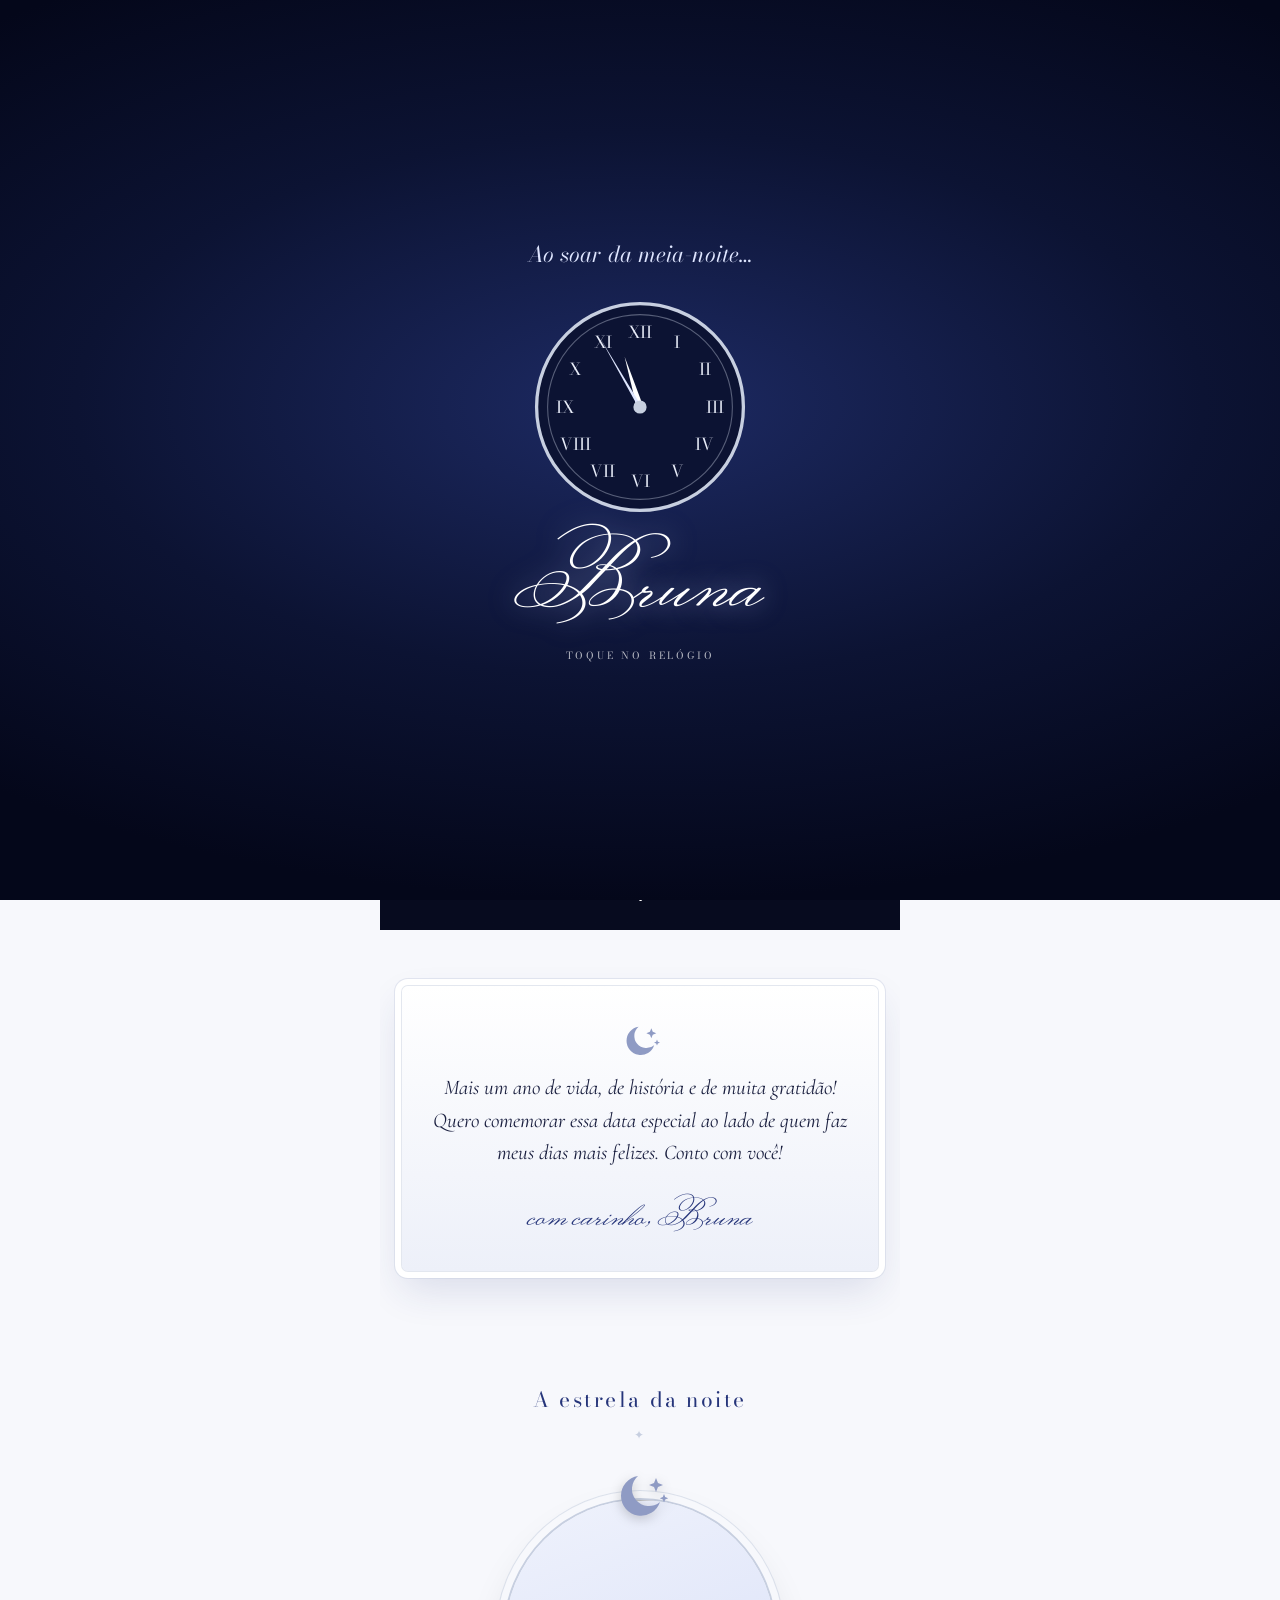
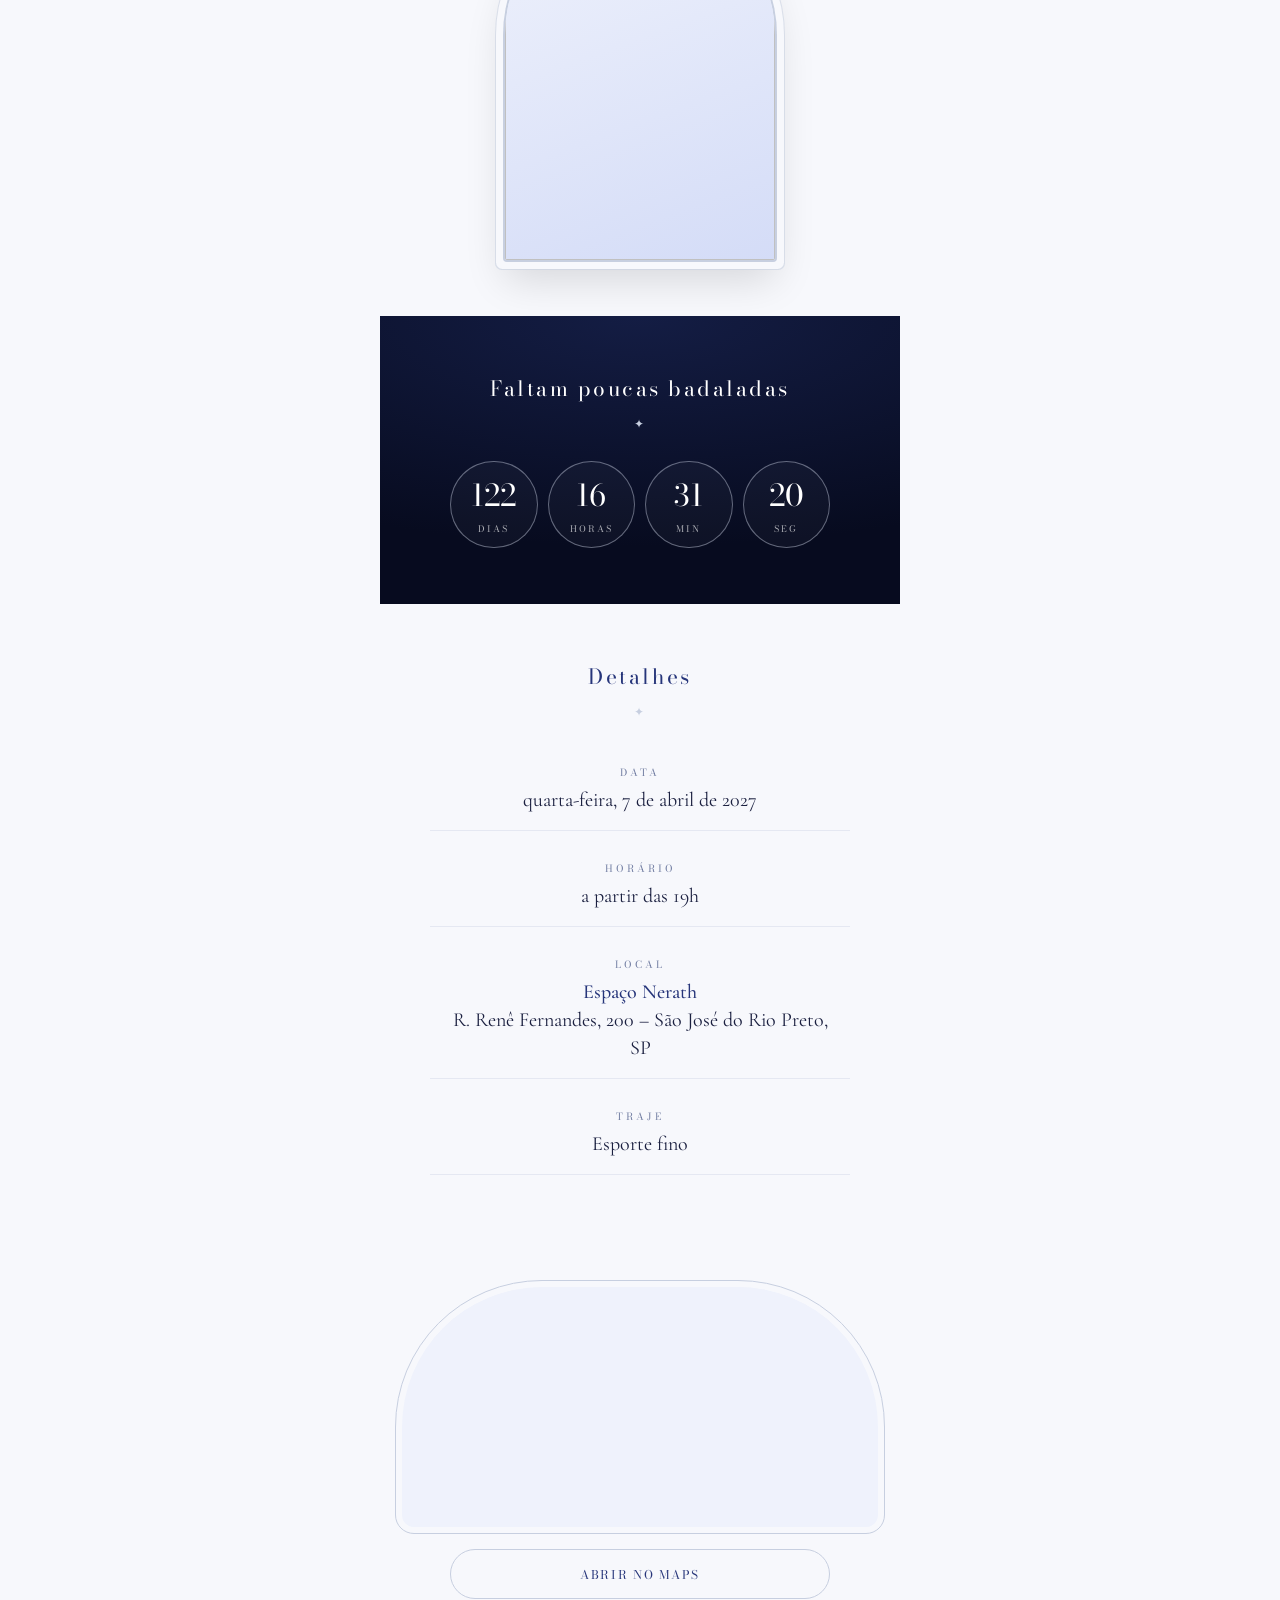
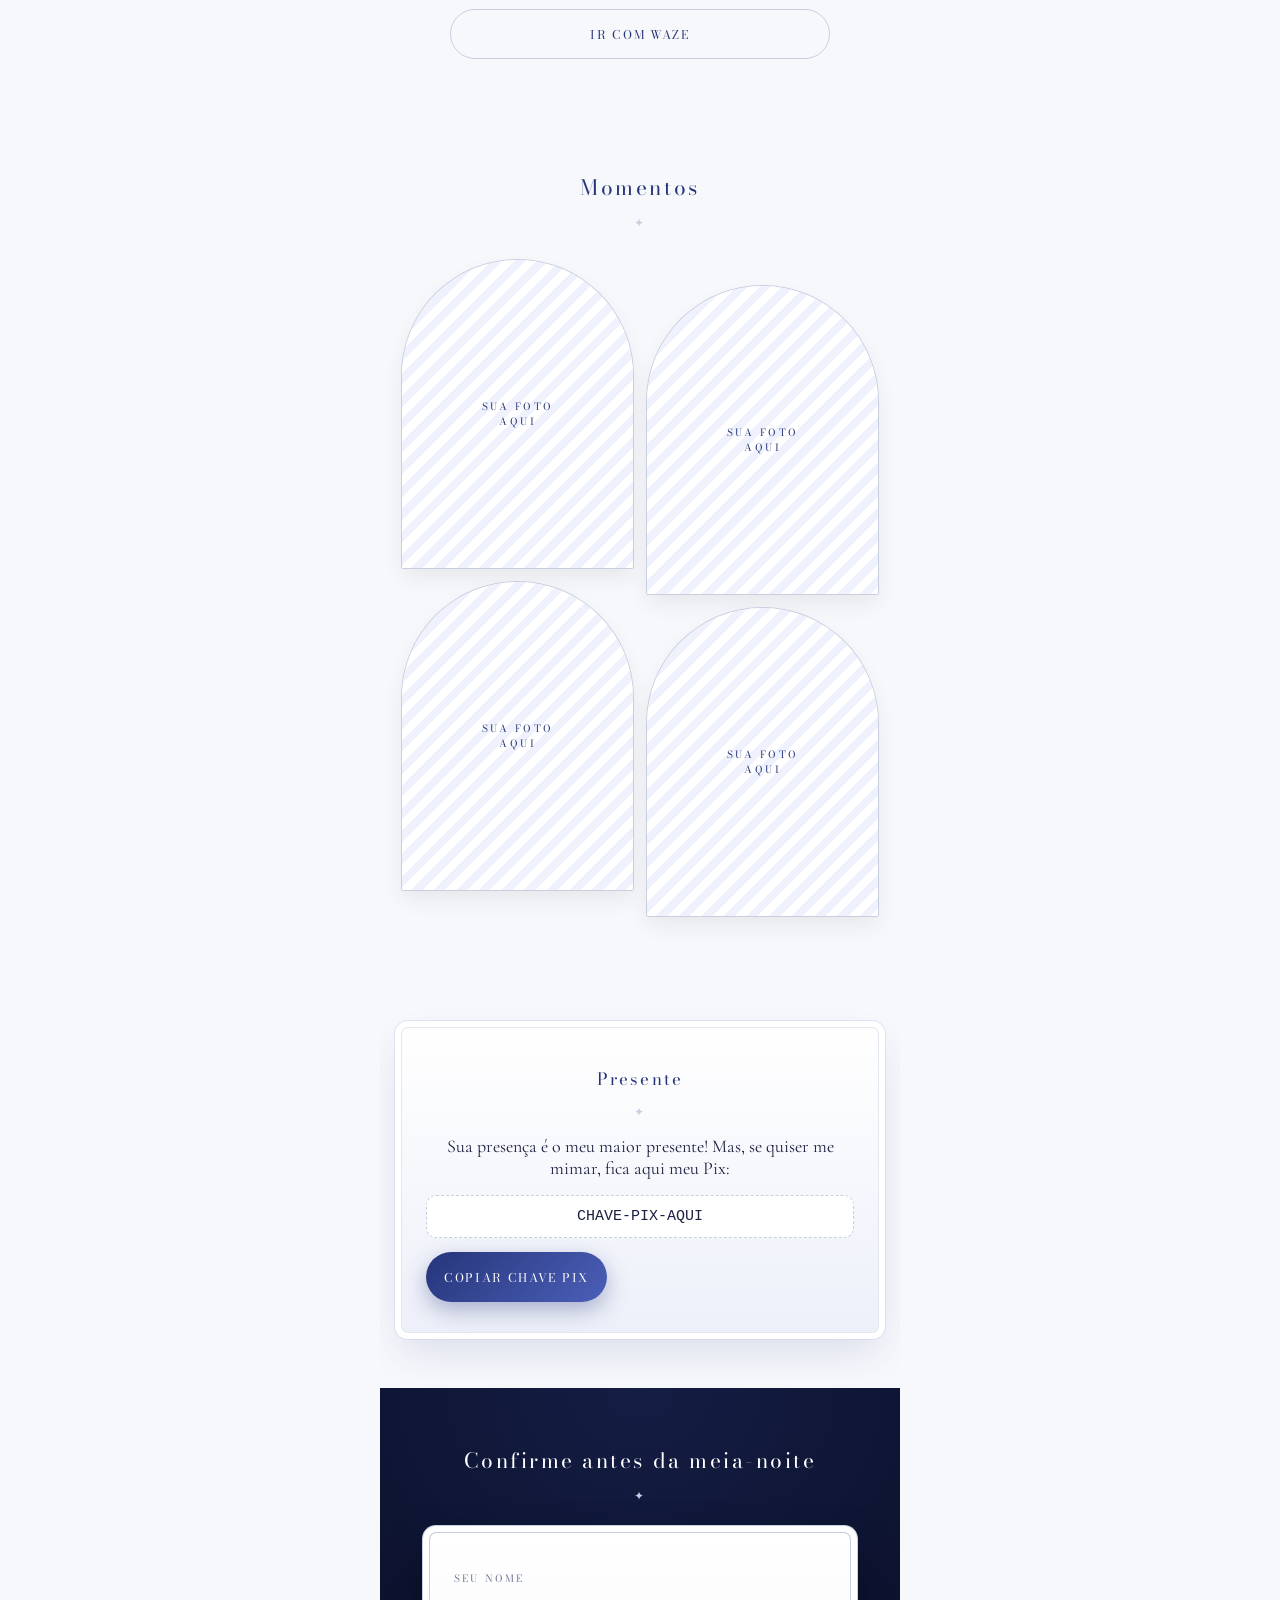
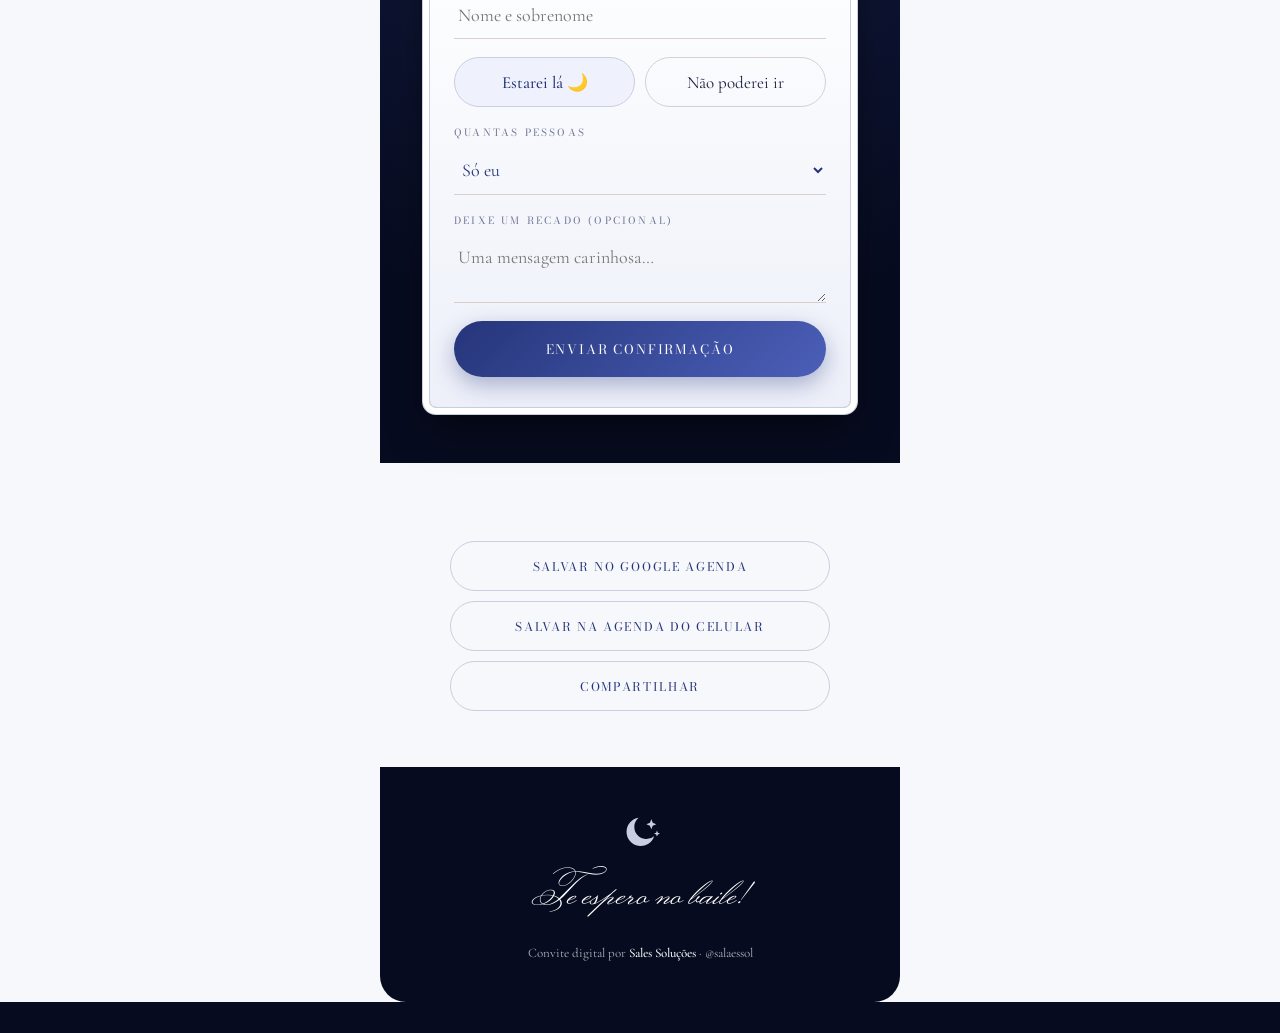
==== modelo-9-meia-noite/index.html @ 74eaa3dc "Add files via upload" ====
<!DOCTYPE html>
<html lang="pt-BR">
<head>
  <meta charset="UTF-8">
  <meta name="viewport" content="width=device-width, initial-scale=1.0, viewport-fit=cover">
  <meta name="theme-color" content="#070b1f">
  <title>Bruna 23 anos | Você está convidado(a)!</title>
  <meta name="description" content="Você está convidado(a) para o aniversário de 23 anos da Bruna! Toque para abrir.">
  <!-- Prévia no WhatsApp: depois de subir, troque "capa.jpg" pelo link completo (ex: https://seusite.com/capa.jpg) -->
  <meta property="og:type" content="website">
  <meta property="og:title" content="Bruna 23 anos 🌙 Ao soar da meia-noite…">
  <meta property="og:description" content="Toque para abrir o convite e confirmar sua presença.">
  <meta property="og:image" content="capa.jpg">
  <link rel="preconnect" href="https://fonts.googleapis.com">
  <link rel="preconnect" href="https://fonts.gstatic.com" crossorigin>
  <link href="https://fonts.googleapis.com/css2?family=Bodoni+Moda:ital,opsz,wght@0,6..96,400;0,6..96,600;1,6..96,400&family=Monsieur+La+Doulaise&family=Cormorant+Garamond:ital,wght@0,400;0,500;1,400&display=swap" rel="stylesheet">
  <link rel="stylesheet" href="style.css">
</head>
<body>

  <svg width="0" height="0" style="position:absolute" aria-hidden="true">
    <symbol id="icone" viewBox="0 0 64 48"><path d="M30 4a20 20 0 1 0 22 26A16 16 0 1 1 30 4z" fill="currentColor"/><path d="M48 6l2 5 5 2-5 2-2 5-2-5-5-2 5-2zM56 22l1.2 3 3 1.2-3 1.2-1.2 3-1.2-3-3-1.2 3-1.2z" fill="currentColor"/></symbol>
  </svg>

  <!-- ===== ABERTURA ===== -->
  <div id="abertura" class="abertura">
    <div class="noite-ab" aria-hidden="true"></div>
    <div class="ab-conteudo">
      <p class="ab-pre surge" style="animation-delay:.3s">Ao soar da meia-noite…</p>
      <button class="relogio surge" id="relogio" style="animation-delay:.9s" aria-label="Fazer o relógio bater meia-noite">
        <svg viewBox="0 0 200 200">
          <circle cx="100" cy="100" r="94" fill="#0c1333" stroke="#c7cfe0" stroke-width="3"/>
          <circle cx="100" cy="100" r="84" fill="none" stroke="#c7cfe066" stroke-width="1"/>
          <g id="numerais" fill="#e8ecf8" font-family="Bodoni Moda, Georgia, serif" font-size="15" text-anchor="middle"></g>
          <g class="ponteiro horas"><path d="M97 100 L100 52 L103 100 Z" fill="#fff"/></g>
          <g class="ponteiro minutos"><path d="M98.5 100 L100 28 L101.5 100 Z" fill="#dfe6ff"/></g>
          <circle cx="100" cy="100" r="6" fill="#c7cfe0"/>
        </svg>
        <span class="onda"></span><span class="onda"></span><span class="onda"></span>
      </button>
      <p class="ab-nome surge" style="animation-delay:1.5s" data-c="primeiroNome">Bruna</p>
      <p class="ab-dica surge" style="animation-delay:2s">Toque no relógio</p>
    </div>
    <video class="cena-video" src="midia/coroa.mp4" muted playsinline preload="auto" aria-hidden="true"></video>
    <div class="faixa-cine topo" aria-hidden="true"></div>
    <div class="faixa-cine baixo" aria-hidden="true"></div>
    <div class="flash" aria-hidden="true"></div>
    <button class="pular" id="pular" hidden>Pular ›</button>
  </div>

  <main class="convite">

    <!-- HERO -->
    <section class="hero">
      <div class="cenario lua-cheia" aria-hidden="true"></div>
      <div class="hero-veu" aria-hidden="true"></div>
      <div class="particulas" data-tipo="estrela" aria-hidden="true"></div>
      <div class="hero-txt">
        <svg class="hero-icone reveal"><use href="#icone"/></svg>
        <p class="hero-pre reveal">Ao soar da meia-noite, celebre o</p>
        <p class="hero-baile reveal">Aniversário de</p>
        <h1 class="hero-nome reveal" data-c="primeiroNome">Bruna</h1>
        <div class="hero-idade reveal"><span class="linha"></span><b data-c="idade">23</b> anos<span class="linha"></span></div>
        <div class="data-real reveal">
          <span data-c="semana"></span>
          <div><b data-c="dia"></b><small data-c="mes"></small></div>
          <span data-c="hora"></span>
        </div>
      </div>
      <a class="rolar" href="#mensagem" aria-label="Rolar para baixo">⌄</a>
    </section>

    <!-- MENSAGEM -->
    <section class="bloco" id="mensagem">
      <div class="pergaminho reveal">
        <svg class="mini-icone"><use href="#icone"/></svg>
        <p class="mensagem" data-c="mensagem"></p>
        <p class="assinatura">com carinho, <span data-c="primeiroNome"></span></p>
      </div>
    </section>

    <!-- FOTO -->
    <section class="bloco centro">
      <h2 class="titulo reveal">A estrela da noite</h2>
      <div class="moldura reveal">
        <svg class="moldura-icone"><use href="#icone"/></svg>
        <div class="arco">
          <img id="fotoCapa" alt="" hidden>
          <div class="arco-vazio"><span data-c="inicial">B</span><small>sua foto aqui</small></div>
        </div>
      </div>
    </section>

    <!-- CONTAGEM -->
    <section class="bloco noite">
      <h2 class="titulo claro reveal">Faltam poucas badaladas</h2>
      <div class="contagem reveal" data-cd-box>
        <div><b data-cd="d">00</b><small>dias</small></div>
        <div><b data-cd="h">00</b><small>horas</small></div>
        <div><b data-cd="m">00</b><small>min</small></div>
        <div><b data-cd="s">00</b><small>seg</small></div>
      </div>
      <p class="chegou-txt" data-cd-fim hidden>O grande dia chegou!</p>
    </section>

    <!-- DETALHES -->
    <section class="bloco">
      <h2 class="titulo reveal">Detalhes</h2>
      <dl class="detalhes">
        <div class="reveal"><dt>Data</dt><dd><span data-c="semana"></span>, <span data-c="dataCompleta"></span></dd></div>
        <div class="reveal"><dt>Horário</dt><dd>a partir das <span data-c="hora"></span></dd></div>
        <div class="reveal"><dt>Local</dt><dd><b data-c="localNome"></b><br><span data-c="localEndereco"></span></dd></div>
        <div class="reveal" data-se="traje"><dt>Traje</dt><dd data-c="traje"></dd></div>
      </dl>
    </section>

    <!-- MAPA -->
    <section class="bloco">
      <div class="mapa reveal" data-mapa></div>
      <div class="botoes reveal">
        <a class="btn" data-maps>Abrir no Maps</a>
        <a class="btn" data-waze>Ir com Waze</a>
      </div>
    </section>

    <!-- GALERIA -->
    <section class="bloco" data-se="fotos">
      <h2 class="titulo reveal">Momentos</h2>
      <div class="galeria reveal" data-galeria></div>
    </section>

    <!-- PRESENTES -->
    <section class="bloco" data-se="presentes">
      <div class="pergaminho reveal">
        <h2 class="titulo pequeno">Presente</h2>
        <p data-c="presentes"></p>
        <div data-se="pix">
          <code class="pix" data-c="pix"></code>
          <button class="btn btn-cheio" data-copiar-pix>Copiar chave Pix</button>
        </div>
      </div>
    </section>

    <!-- RSVP -->
    <section class="bloco noite" id="confirmar">
      <h2 class="titulo claro reveal">Confirme antes da meia-noite</h2>
      <form class="pergaminho form reveal" data-rsvp>
        <label class="campo"><span>Seu nome</span><input name="nome" autocomplete="name" placeholder="Nome e sobrenome" required></label>
        <div class="escolha">
          <label><input type="radio" name="vai" value="sim" checked><span>Estarei lá 🌙</span></label>
          <label><input type="radio" name="vai" value="nao"><span>Não poderei ir</span></label>
        </div>
        <label class="campo" data-linha-acomp><span>Quantas pessoas</span><select name="acomp"></select></label>
        <label class="campo"><span>Deixe um recado (opcional)</span><textarea name="recado" rows="2" placeholder="Uma mensagem carinhosa…"></textarea></label>
        <button class="btn btn-cheio grande" type="submit">Enviar confirmação</button>
      </form>
    </section>

    <!-- AGENDA -->
    <section class="bloco">
      <div class="botoes reveal">
        <a class="btn" data-agenda="google">Salvar no Google Agenda</a>
        <button class="btn" data-agenda="ics">Salvar na agenda do celular</button>
        <button class="btn" data-share>Compartilhar</button>
      </div>
    </section>

    <footer class="rodape">
      <svg class="mini-icone"><use href="#icone"/></svg>
      <p>Te espero no baile!</p>
      <small>Convite digital por <b>Sales Soluções</b> · @salaessol</small>
    </footer>
  </main>

  <script src="config.js"></script>
  <script src="app.js"></script>
  <script>
    (function () {
      const C = window.CONVITE;
      const $ = (s) => document.querySelector(s);
      const $$ = (s) => [...document.querySelectorAll(s)];
      const CORES = ["#c7cfe0", "#ffffff", "#d4dcf7", "#4b5fb8", "#ffffff"];
      if (C.fotos && C.fotos[0]) {
        const img = $('#fotoCapa');
        img.src = C.fotos[0]; img.alt = C.nome; img.hidden = false;
        $('.arco-vazio').remove();
      }

      /* partículas do topo */
      const P = $('.particulas');
      for (let i = 0; i < 28; i++) {
        const s = document.createElement('i');
        s.style.left = Math.random() * 100 + '%';
        s.style.setProperty('--y', (Math.random() * 70) + '%');
        s.style.setProperty('--t', (2 + Math.random() * 3).toFixed(1) + 'px');
        s.style.animationDelay = (-Math.random() * 9).toFixed(2) + 's';
        s.style.animationDuration = (3 + Math.random() * 7).toFixed(2) + 's';
        P.appendChild(s);
      }

      /* ===== sequência de cinema: abertura → vídeos → convite ===== */
      const ab = $('#abertura'), pular = $('#pular');
      const vids = $$('.cena-video');
      let seguiu = false, fim = false, trava;

      function final() {
        if (fim) return; fim = true;
        clearTimeout(trava);
        ab.classList.add('clarao');
        setTimeout(() => {
          vids.forEach((v) => v.pause());
          abrirConvite();
          const hv = $('.hero-video');
          if (hv) { hv.preload = 'auto'; hv.play().catch(() => {}); }
          festa.chuva({ duracao: 2600, densidade: 3, cores: CORES, formas: ['circ', 'ret'] }); festa.brilhos({ qtd: 60, cores: CORES });
        }, 650);
      }
      function tocar(i) {
        if (fim) return;
        if (i >= vids.length) return final();
        const v = vids[i];
        clearTimeout(trava);
        v.onended = () => tocar(i + 1);
        v.currentTime = 0;
        v.play().then(() => {
          v.classList.add('on');
          trava = setTimeout(() => tocar(i + 1), 10000);
        }).catch(() => tocar(i + 1));
      }
      window.seguir = function () {
        if (seguiu) return; seguiu = true;
        ab.classList.add('cinema');
        if (vids.length) pular.hidden = false;
        setTimeout(() => tocar(0), vids.length ? 500 : 0);
      };
      pular.addEventListener('click', final);

      /* ===== interação de abertura deste modelo ===== */
      const rom = ['XII', 'I', 'II', 'III', 'IV', 'V', 'VI', 'VII', 'VIII', 'IX', 'X', 'XI'];
      const g = $('#numerais');
      rom.forEach((t, i) => {
        const a = (i * 30 - 90) * Math.PI / 180;
        const el = document.createElementNS('http://www.w3.org/2000/svg', 'text');
        el.setAttribute('x', (100 + Math.cos(a) * 68).toFixed(1));
        el.setAttribute('y', (100 + Math.sin(a) * 68 + 5).toFixed(1));
        el.textContent = t;
        g.appendChild(el);
      });
      const rel = $('#relogio');
      rel.addEventListener('click', () => {
        if (rel.classList.contains('bateu')) return;
        rel.classList.add('bateu');
        setTimeout(() => { ab.classList.add('meia-noite'); festa.brilhos({ qtd: 70, cores: CORES }); }, 1700);
        setTimeout(seguir, 3300);
      });
    })();
  </script>
</body>
</html>
---- modelo-9-meia-noite/style.css ----
/* MODELO 09 — BAILE DA MEIA-NOITE · Sales Soluções */
:root {
  --escuro: #070b1f;
  --escuro-2: #141d44;
  --destaque: #26357a;
  --destaque-2: #4b5fb8;
  --claro: #d4dcf7;
  --claro-2: #eff2fc;
  --metal: #c7cfe0;
  --metal-claro: #ffffff;
  --metal-txt: #6f7ba0;
  --papel: #f7f8fc;
  --papel-2: #edf0f9;
  --txt: #1b2040;
  --suave: #6d7493;
  --f-titulo: 'Bodoni Moda', Georgia, serif;
  --f-script: 'Monsieur La Doulaise', cursive;
  --f-texto: 'Cormorant Garamond', Georgia, serif;
  --hero-fundo: radial-gradient(35% 22% at 70% 18%, #dfe6ff55, transparent 70%), radial-gradient(90% 60% at 50% 20%, #1d2a63 0%, #0c1333 55%, #070b1f 100%);
  --festa: #c7cfe0, #ffffff, #d4dcf7, #4b5fb8, #ffffff;
}
/* ============================================================
   BASE — COLEÇÃO CONTO DE FADAS · Sales Soluções
   (as cores e fontes de cada modelo ficam em :root no fim do arquivo)
   ============================================================ */
* { box-sizing: border-box; margin: 0; padding: 0; }
html { scroll-behavior: smooth; background: var(--escuro); }
body { min-height: 100vh; overflow-x: hidden; background: var(--papel); color: var(--txt); font-family: var(--f-texto); font-size: 18px; -webkit-font-smoothing: antialiased; }
body:not(.aberto) { overflow: hidden; }
button { font: inherit; cursor: pointer; }

/* ---------- ABERTURA (comum) ---------- */
.abertura { position: fixed; inset: 0; z-index: 50; background: var(--escuro); overflow: hidden; transition: opacity 1.1s ease, visibility 1.1s; color: #fff; }
.abertura.saindo { opacity: 0; visibility: hidden; }
.ab-dica { font-family: var(--f-titulo); font-size: 10px; letter-spacing: .28em; text-transform: uppercase; color: #ffffffb8; }
.cena-video { position: absolute; inset: 0; z-index: 6; width: 100%; height: 100%; object-fit: cover; opacity: 0; transition: opacity 1s ease; background: #000; pointer-events: none; }
.cena-video.on { opacity: 1; }
.faixa-cine { position: absolute; left: 0; right: 0; height: 0; background: #000; z-index: 7; transition: height 1.2s cubic-bezier(.7,0,.2,1); }
.faixa-cine.topo { top: 0; } .faixa-cine.baixo { bottom: 0; }
.abertura.cinema .faixa-cine { height: 9vh; }
.flash { position: absolute; inset: 0; z-index: 8; background: radial-gradient(circle, #fff 0%, var(--metal-claro) 45%, transparent 75%); opacity: 0; pointer-events: none; }
.abertura.clarao .flash { animation: clarao 1.2s ease forwards; }
@keyframes clarao { 0% { opacity: 0; transform: scale(.4); } 45% { opacity: 1; transform: scale(1.6); } 100% { opacity: 0; transform: scale(2.4); } }
.pular { position: absolute; z-index: 9; right: 16px; top: calc(9vh + 14px); padding: 8px 16px; border-radius: 99px; border: 1px solid #ffffff55; background: #0006; color: #fff; font-family: var(--f-titulo); font-size: 11px; letter-spacing: .2em; backdrop-filter: blur(4px); }
@keyframes surge { from { opacity: 0; transform: translateY(14px); filter: blur(6px); } to { opacity: 1; transform: none; filter: none; } }
.surge { opacity: 0; animation: surge 1.2s ease forwards; }

/* ---------- HERO ---------- */
.convite { max-width: 520px; margin: 0 auto; background: var(--papel); }
.hero { position: relative; min-height: 100svh; display: flex; align-items: flex-end; justify-content: center; overflow: hidden; background: var(--hero-fundo); color: #fff; text-align: center; }
.hero-video { position: absolute; inset: 0; width: 100%; height: 100%; object-fit: cover; }
.hero-veu { position: absolute; inset: 0; background: linear-gradient(180deg, transparent 0%, transparent 35%, color-mix(in srgb, var(--escuro) 80%, transparent) 64%, var(--escuro) 100%); }
.cenario { position: absolute; inset: 0; pointer-events: none; }
.hero-txt { position: relative; z-index: 2; padding: 0 22px 92px; width: 100%; }
.hero-icone { width: 74px; height: 56px; color: var(--metal); display: block; margin: 0 auto 18px; filter: drop-shadow(0 0 14px color-mix(in srgb, var(--metal) 60%, transparent)); }
.hero-pre { font-family: var(--f-titulo); font-size: 10.5px; letter-spacing: .3em; text-transform: uppercase; color: #ffffffcc; }
.hero-baile { font-family: var(--f-titulo); font-size: 22px; letter-spacing: .14em; margin-top: 8px; color: var(--metal-claro); }
.hero-nome { font-family: var(--f-script); font-weight: 400; font-size: clamp(78px, 24vw, 112px); line-height: 1.05; margin: 2px 0; background: linear-gradient(180deg, #fff 10%, var(--metal-claro) 50%, var(--metal) 90%); -webkit-background-clip: text; background-clip: text; color: transparent; filter: drop-shadow(0 4px 14px #0008); padding: 0 .15em; }
.hero-idade { display: flex; align-items: center; justify-content: center; gap: 12px; font-family: var(--f-titulo); font-size: 14px; letter-spacing: .3em; text-transform: uppercase; }
.hero-idade b { font-size: 28px; color: var(--metal-claro); font-weight: 600; letter-spacing: .05em; }
.linha { width: 44px; height: 1px; background: linear-gradient(90deg, transparent, var(--metal)); }
.linha:last-child { transform: scaleX(-1); }
.data-real { display: grid; grid-template-columns: 1fr auto 1fr; align-items: center; gap: 14px; margin: 26px auto 0; max-width: 330px; font-family: var(--f-titulo); font-size: 11px; letter-spacing: .2em; text-transform: uppercase; }
.data-real > span { padding: 8px 0; border-top: 1px solid color-mix(in srgb, var(--metal) 55%, transparent); border-bottom: 1px solid color-mix(in srgb, var(--metal) 55%, transparent); }
.data-real div { display: grid; line-height: 1; }
.data-real b { font-size: 46px; font-weight: 400; color: var(--metal-claro); }
.data-real small { font-size: 11px; margin-top: 4px; }
.rolar { position: absolute; z-index: 2; bottom: 20px; left: 50%; transform: translateX(-50%); color: var(--metal-claro); font-size: 30px; text-decoration: none; animation: desce 1.8s ease-in-out infinite; }
@keyframes desce { 0%, 100% { transform: translate(-50%, 0); opacity: .5; } 50% { transform: translate(-50%, 8px); opacity: 1; } }

/* partículas */
.particulas { position: absolute; inset: 0; z-index: 1; pointer-events: none; overflow: hidden; }
.particulas i { position: absolute; width: var(--t); height: var(--t); border-radius: 50%; }
.particulas[data-tipo="poeira"] i { bottom: -10px; background: var(--metal-claro); box-shadow: 0 0 8px 2px color-mix(in srgb, var(--metal-claro) 60%, transparent); animation: sobe linear infinite; }
.particulas[data-tipo="vagalume"] i { top: var(--y); background: #fff6b0; box-shadow: 0 0 10px 3px #f6e27a99; animation: vaga ease-in-out infinite alternate; }
.particulas[data-tipo="estrela"] i { top: var(--y); background: #fff; box-shadow: 0 0 6px 1px #fff; animation: pisca ease-in-out infinite; }
@keyframes sobe { 0% { transform: translateY(0); opacity: 0; } 15% { opacity: 1; } 100% { transform: translateY(-105svh) translateX(30px); opacity: 0; } }
@keyframes vaga { 0% { transform: translate(0, 0); opacity: .2; } 50% { opacity: 1; } 100% { transform: translate(40px, -60px); opacity: .3; } }
@keyframes pisca { 0%, 100% { opacity: .15; transform: scale(.6); } 50% { opacity: 1; transform: scale(1); } }

/* ---------- BLOCOS ---------- */
.bloco { padding: 56px 22px; position: relative; }
.centro { text-align: center; }
.noite { background: radial-gradient(120% 80% at 50% 0%, var(--escuro-2), var(--escuro)); color: #fff; }
.titulo { font-family: var(--f-titulo); font-weight: 400; font-size: 21px; letter-spacing: .12em; text-align: center; color: var(--destaque); margin-bottom: 28px; }
.titulo::after { content: '✦'; display: block; font-size: 12px; color: var(--metal); margin-top: 10px; }
.titulo.claro { color: var(--metal-claro); }
.titulo.pequeno { font-size: 17px; margin-bottom: 14px; }

.pergaminho { position: relative; padding: 38px 24px 30px; text-align: center; background: linear-gradient(180deg, #fff, var(--papel-2)); border-radius: 6px; color: var(--txt);
  box-shadow: 0 0 0 1px color-mix(in srgb, var(--metal) 50%, transparent), 0 0 0 7px #fff, 0 0 0 8px color-mix(in srgb, var(--metal) 45%, transparent), 0 18px 40px color-mix(in srgb, var(--destaque) 14%, transparent); }
.noite .pergaminho { box-shadow: 0 0 0 1px var(--metal), 0 0 0 7px #fff, 0 0 0 8px var(--metal), 0 18px 40px #0008; }
.mini-icone { width: 46px; height: 34px; color: var(--metal); display: block; margin: 0 auto 14px; }
.mensagem { font-size: 21px; font-style: italic; line-height: 1.55; }
.assinatura { margin-top: 18px; font-family: var(--f-script); font-size: 34px; color: var(--destaque); }

.moldura { position: relative; width: min(270px, 78vw); margin: 18px auto 0; padding-top: 28px; }
.moldura-icone { position: absolute; z-index: 2; top: 0; left: 50%; transform: translateX(-50%); width: 66px; height: 48px; color: var(--metal); filter: drop-shadow(0 3px 6px #0003); }
.arco { aspect-ratio: 3/4; border-radius: 999px 999px 14px 14px; overflow: hidden; background: linear-gradient(160deg, var(--claro-2), var(--claro)); box-shadow: 0 0 0 2px var(--metal), 0 0 0 9px var(--papel), 0 0 0 10px color-mix(in srgb, var(--metal) 55%, transparent), 0 20px 40px #0002; }
.arco img { width: 100%; height: 100%; object-fit: cover; display: block; }
.arco-vazio { height: 100%; display: grid; place-content: center; gap: 6px; color: var(--destaque); }
.arco-vazio span { font-family: var(--f-script); font-size: 90px; line-height: 1; }
.arco-vazio small { font-family: var(--f-titulo); font-size: 10px; letter-spacing: .3em; text-transform: uppercase; }

.contagem { display: grid; grid-template-columns: repeat(4, 1fr); gap: 10px; max-width: 380px; margin: 0 auto; }
.contagem div { display: grid; justify-items: center; padding: 16px 4px 12px; border: 1px solid color-mix(in srgb, var(--metal) 45%, transparent); border-radius: var(--raio-cd, 120px 120px 10px 10px); background: #ffffff08; }
.contagem b { font-family: var(--f-titulo); font-weight: 400; font-size: 30px; color: var(--metal-claro); }
.contagem small { font-family: var(--f-titulo); font-size: 9px; letter-spacing: .22em; text-transform: uppercase; color: #ffffffaa; margin-top: 4px; }
.contagem b.pula { animation: digito .4s ease; }
@keyframes digito { from { transform: translateY(-6px); opacity: .3; } to { transform: none; opacity: 1; } }
.chegou-txt { text-align: center; margin-top: 18px; font-family: var(--f-script); font-size: 36px; color: var(--metal-claro); }

.detalhes { display: grid; gap: 14px; max-width: 420px; margin: 0 auto; }
.detalhes div { text-align: center; padding: 16px 12px; border-bottom: 1px solid color-mix(in srgb, var(--metal) 40%, transparent); }
.detalhes dt { font-family: var(--f-titulo); font-size: 10px; letter-spacing: .3em; text-transform: uppercase; color: var(--metal-txt, var(--metal)); margin-bottom: 6px; }
.detalhes dd { font-size: 20px; line-height: 1.4; }
.detalhes b { font-weight: 500; color: var(--destaque); }

.mapa { height: 240px; border-radius: 140px 140px 12px 12px; overflow: hidden; outline: 1px solid var(--metal); outline-offset: 6px; background: var(--claro-2); }
.mapa iframe { width: 100%; height: 100%; border: 0; }

.botoes { display: grid; gap: 10px; max-width: 380px; margin: 22px auto 0; }
.btn { display: flex; align-items: center; justify-content: center; min-height: 50px; padding: 0 18px; border-radius: 99px; border: 1px solid var(--metal); background: transparent; color: var(--destaque); font-family: var(--f-titulo); font-size: 12px; letter-spacing: .14em; text-transform: uppercase; text-decoration: none; transition: .25s; }
.btn:active { transform: scale(.97); }
.btn-cheio { border: 0; color: #fff; background: linear-gradient(135deg, var(--destaque), var(--destaque-2)); box-shadow: 0 8px 22px color-mix(in srgb, var(--destaque) 35%, transparent); }
.grande { min-height: 56px; width: 100%; font-size: 13px; }

.galeria { display: grid; grid-template-columns: 1fr 1fr; gap: 14px; padding-bottom: 26px; }
.foto { aspect-ratio: 3/4; overflow: hidden; border-radius: 999px 999px 10px 10px; background: var(--claro-2); box-shadow: 0 0 0 1px var(--metal), 0 10px 22px #0001; }
.foto:nth-child(even) { transform: translateY(26px); }
.foto img { width: 100%; height: 100%; object-fit: cover; display: block; }
.foto-vazia { display: grid; place-items: center; text-align: center; color: var(--destaque); font-family: var(--f-titulo); font-size: 10px; letter-spacing: .25em; text-transform: uppercase; background: repeating-linear-gradient(135deg, var(--claro-2) 0 8px, #fff 8px 16px); }

.pix { display: block; margin: 16px auto 14px; padding: 12px; border: 1px dashed var(--metal); border-radius: 10px; font-size: 15px; word-break: break-all; background: #fff; }

.form { display: grid; gap: 18px; text-align: left; max-width: 420px; margin: 0 auto; }
.campo { display: grid; gap: 6px; }
.campo span { font-family: var(--f-titulo); font-size: 10px; letter-spacing: .22em; text-transform: uppercase; color: var(--suave); }
.campo input, .campo select, .campo textarea { width: 100%; padding: 12px 4px; border: 0; border-bottom: 1px solid #d9d0cc; background: transparent; font: inherit; font-size: 18px; color: var(--destaque); resize: vertical; border-radius: 0; }
.campo input:focus, .campo select:focus, .campo textarea:focus { outline: none; border-bottom-color: var(--metal); }
.escolha { display: grid; grid-template-columns: 1fr 1fr; gap: 10px; }
.escolha label { position: relative; }
.escolha input { position: absolute; opacity: 0; }
.escolha span { display: grid; place-items: center; min-height: 50px; border-radius: 99px; border: 1px solid #d9d0cc; font-size: 17px; transition: .25s; cursor: pointer; }
.escolha input:checked + span { background: var(--claro-2); border-color: var(--metal); color: var(--destaque); font-weight: 500; }
.escolha input:focus-visible + span { outline: 2px solid var(--metal); }

.rodape { text-align: center; padding: 48px 20px 40px; background: var(--escuro); color: #ffffffb0; }
.rodape p { font-family: var(--f-script); font-size: 38px; color: var(--metal-claro); margin-bottom: 18px; }
.rodape small { font-size: 13px; }
.rodape b { color: var(--metal-claro); font-weight: 500; }

.toast { position: fixed; left: 50%; bottom: 24px; transform: translate(-50%, 120px); z-index: 10000; padding: 12px 22px; border-radius: 99px; background: var(--destaque); color: #fff; font-size: 16px; box-shadow: 0 10px 30px #0006; transition: transform .35s cubic-bezier(.2,1.4,.4,1); }
.toast.on { transform: translate(-50%, 0); }

.reveal { opacity: 0; transform: translateY(24px); transition: opacity .9s ease, transform .9s cubic-bezier(.2,.8,.2,1); }
.reveal.visivel { opacity: 1; transform: none; }
.hero .reveal { transition-delay: .15s; }
.hero .hero-nome.reveal { transition-delay: .35s; }

@media (prefers-reduced-motion: reduce) {
  *, *::before, *::after { animation-duration: .01ms !important; animation-iteration-count: 1 !important; transition-duration: .01ms !important; }
}
@media (min-width: 600px) { .convite { margin: 30px auto; border-radius: 26px; overflow: hidden; } }

/* ---------- ABERTURA DESTE MODELO ---------- */
.noite-ab { position: absolute; inset: 0; background: radial-gradient(80% 55% at 50% 45%, #1d2a63 0%, #0c1333 55%, #04071a 100%); transition: background 1s; }
.abertura.meia-noite .noite-ab { background: radial-gradient(80% 55% at 50% 45%, #4b5fb8 0%, #1d2a63 50%, #070b1f 100%); }
.ab-conteudo { position: absolute; inset: 0; z-index: 2; display: flex; flex-direction: column; align-items: center; justify-content: center; text-align: center; padding: 24px; transition: opacity .8s ease; }
.abertura.cinema .ab-conteudo { opacity: 0; pointer-events: none; }
.ab-pre { font-family: var(--f-titulo); font-style: italic; font-size: 22px; color: #dfe6ff; margin-bottom: 26px; }
.ab-nome { font-family: var(--f-script); font-size: 90px; line-height: 1.1; margin: 14px 0 18px; color: #fff; text-shadow: 0 0 26px #b9c6ff99; }
.relogio { position: relative; width: 220px; height: 220px; border: 0; background: none; border-radius: 50%; filter: drop-shadow(0 0 30px #7f93e655); }
.relogio svg { width: 100%; height: 100%; }
.ponteiro { transform-origin: 100px 100px; transition: transform 1.6s cubic-bezier(.5,0,.2,1); }
.horas { transform: rotate(-17deg); } .minutos { transform: rotate(-30deg); }
.relogio.bateu .horas { transform: rotate(0); } .relogio.bateu .minutos { transform: rotate(0); }
.onda { position: absolute; inset: 0; border-radius: 50%; border: 2px solid #dfe6ff; opacity: 0; pointer-events: none; }
.abertura.meia-noite .onda { animation: onda 1.4s ease-out forwards; }
.abertura.meia-noite .onda:nth-of-type(2) { animation-delay: .4s; } .abertura.meia-noite .onda:nth-of-type(3) { animation-delay: .8s; }
@keyframes onda { from { opacity: .9; transform: scale(1); } to { opacity: 0; transform: scale(2.6); } }
.lua-cheia::before { content: ''; position: absolute; right: 12%; top: 9%; width: 120px; height: 120px; border-radius: 50%; background: radial-gradient(circle at 40% 38%, #fff, #dfe6ff 55%, #b9c6ff); box-shadow: 0 0 60px 20px #b9c6ff44; }
.hero-nome { font-size: clamp(84px, 26vw, 120px); }
.contagem div { border-radius: 50%; aspect-ratio: 1; align-content: center; padding: 6px; }
.pergaminho .mini-icone, .moldura-icone { color: #8f9bc4; }
.noite .pergaminho .mini-icone { color: #8f9bc4; }
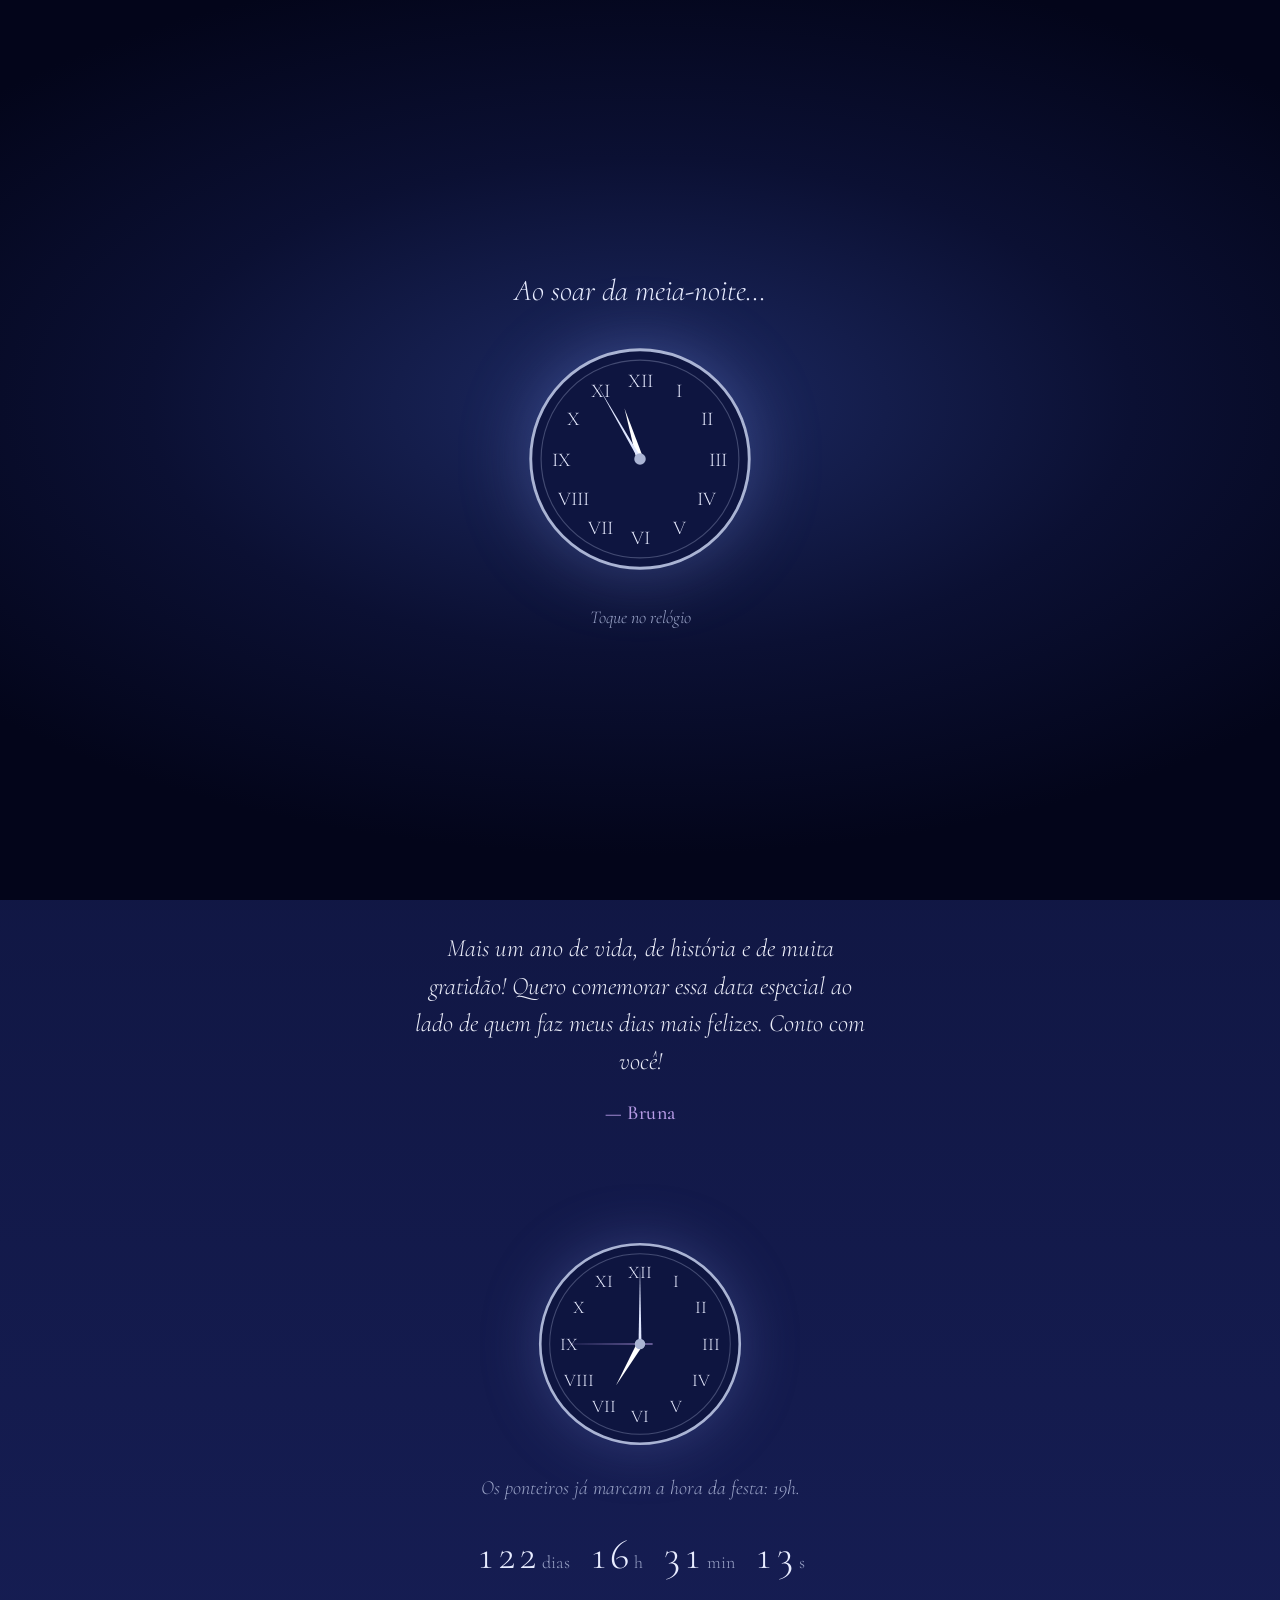
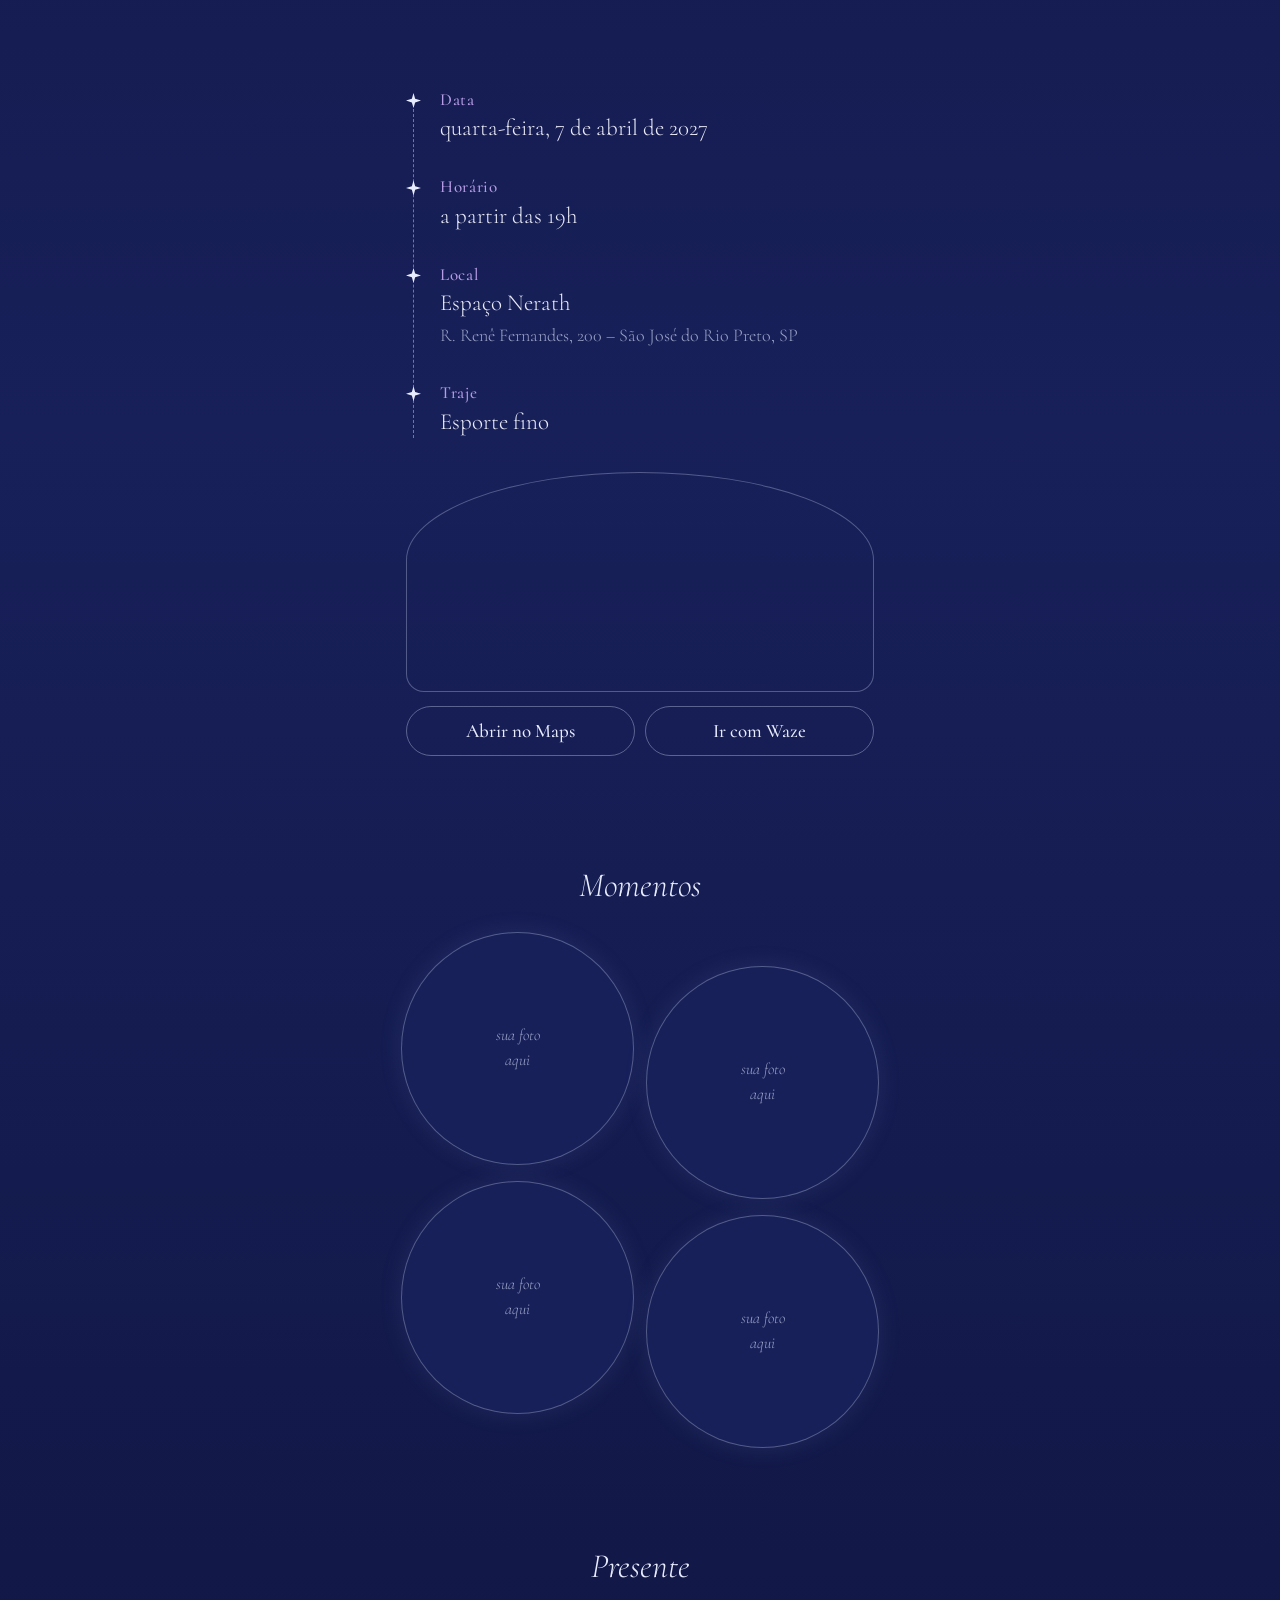
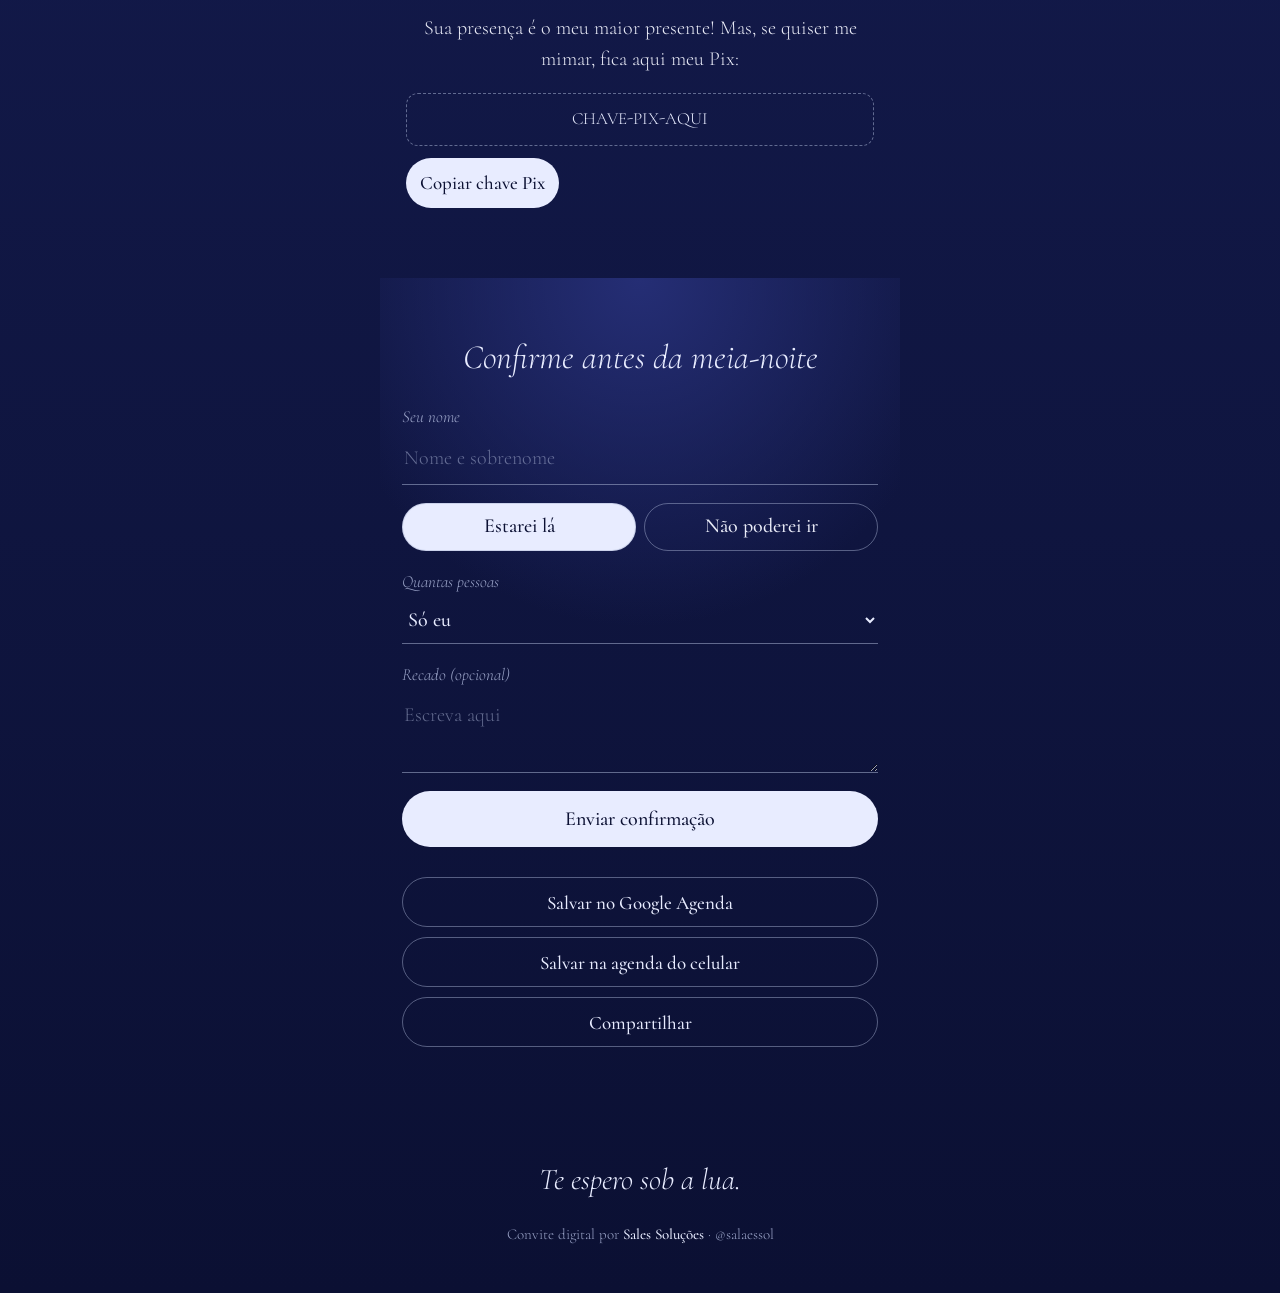
==== commit 3ddffe02: "Add files via upload" ====
--- a/modelo-9-meia-noite/index.html
+++ b/modelo-9-meia-noite/index.html
@@ -3,171 +3,144 @@
 <head>
   <meta charset="UTF-8">
   <meta name="viewport" content="width=device-width, initial-scale=1.0, viewport-fit=cover">
-  <meta name="theme-color" content="#070b1f">
+  <meta name="theme-color" content="#0b1033">
   <title>Bruna 23 anos | Você está convidado(a)!</title>
-  <meta name="description" content="Você está convidado(a) para o aniversário de 23 anos da Bruna! Toque para abrir.">
-  <!-- Prévia no WhatsApp: depois de subir, troque "capa.jpg" pelo link completo (ex: https://seusite.com/capa.jpg) -->
+  <meta name="description" content="Ao soar da meia-noite… o aniversário de 23 anos da Bruna.">
+  <!-- Prévia no WhatsApp: depois de subir, troque "capa.jpg" pelo link completo -->
   <meta property="og:type" content="website">
   <meta property="og:title" content="Bruna 23 anos 🌙 Ao soar da meia-noite…">
-  <meta property="og:description" content="Toque para abrir o convite e confirmar sua presença.">
+  <meta property="og:description" content="Toque no relógio e confirme sua presença.">
   <meta property="og:image" content="capa.jpg">
   <link rel="preconnect" href="https://fonts.googleapis.com">
   <link rel="preconnect" href="https://fonts.gstatic.com" crossorigin>
-  <link href="https://fonts.googleapis.com/css2?family=Bodoni+Moda:ital,opsz,wght@0,6..96,400;0,6..96,600;1,6..96,400&family=Monsieur+La+Doulaise&family=Cormorant+Garamond:ital,wght@0,400;0,500;1,400&display=swap" rel="stylesheet">
+  <link href="https://fonts.googleapis.com/css2?family=Cormorant:ital,wght@0,300;0,500;1,300;1,500&display=swap" rel="stylesheet">
   <link rel="stylesheet" href="style.css">
 </head>
 <body>
 
+  <!-- relógio reutilizável -->
   <svg width="0" height="0" style="position:absolute" aria-hidden="true">
-    <symbol id="icone" viewBox="0 0 64 48"><path d="M30 4a20 20 0 1 0 22 26A16 16 0 1 1 30 4z" fill="currentColor"/><path d="M48 6l2 5 5 2-5 2-2 5-2-5-5-2 5-2zM56 22l1.2 3 3 1.2-3 1.2-1.2 3-1.2-3-3-1.2 3-1.2z" fill="currentColor"/></symbol>
+    <symbol id="mostrador" viewBox="0 0 200 200">
+      <circle cx="100" cy="100" r="95" fill="#0e1540" stroke="#aab4d4" stroke-width="2.5"/>
+      <circle cx="100" cy="100" r="86" fill="none" stroke="#aab4d455"/>
+      <g fill="#e8ecff" font-family="Cormorant, Georgia, serif" font-size="17" text-anchor="middle">
+        <text x="100" y="37">XII</text><text x="134" y="46">I</text><text x="158" y="70">II</text><text x="168" y="106">III</text>
+        <text x="158" y="140">IV</text><text x="134" y="165">V</text><text x="100" y="174">VI</text><text x="66" y="165">VII</text>
+        <text x="42" y="140">VIII</text><text x="32" y="106">IX</text><text x="42" y="70">X</text><text x="66" y="46">XI</text>
+      </g>
+    </symbol>
   </svg>
 
-  <!-- ===== ABERTURA ===== -->
+  <!-- ===== ABERTURA: MEIA-NOITE ===== -->
   <div id="abertura" class="abertura">
-    <div class="noite-ab" aria-hidden="true"></div>
+    <div class="ceu-ab" aria-hidden="true"></div>
     <div class="ab-conteudo">
-      <p class="ab-pre surge" style="animation-delay:.3s">Ao soar da meia-noite…</p>
-      <button class="relogio surge" id="relogio" style="animation-delay:.9s" aria-label="Fazer o relógio bater meia-noite">
+      <p class="ab-pre">Ao soar da meia-noite…</p>
+      <button class="relogio" id="relogio" aria-label="Fazer o relógio bater meia-noite">
         <svg viewBox="0 0 200 200">
-          <circle cx="100" cy="100" r="94" fill="#0c1333" stroke="#c7cfe0" stroke-width="3"/>
-          <circle cx="100" cy="100" r="84" fill="none" stroke="#c7cfe066" stroke-width="1"/>
-          <g id="numerais" fill="#e8ecf8" font-family="Bodoni Moda, Georgia, serif" font-size="15" text-anchor="middle"></g>
-          <g class="ponteiro horas"><path d="M97 100 L100 52 L103 100 Z" fill="#fff"/></g>
-          <g class="ponteiro minutos"><path d="M98.5 100 L100 28 L101.5 100 Z" fill="#dfe6ff"/></g>
-          <circle cx="100" cy="100" r="6" fill="#c7cfe0"/>
+          <use href="#mostrador"/>
+          <path class="ponteiro horas" d="M97 100 L100 54 L103 100 Z" fill="#fff"/>
+          <path class="ponteiro minutos" d="M98.6 100 L100 26 L101.4 100 Z" fill="#dfe6ff"/>
+          <circle cx="100" cy="100" r="5" fill="#aab4d4"/>
         </svg>
         <span class="onda"></span><span class="onda"></span><span class="onda"></span>
       </button>
-      <p class="ab-nome surge" style="animation-delay:1.5s" data-c="primeiroNome">Bruna</p>
-      <p class="ab-dica surge" style="animation-delay:2s">Toque no relógio</p>
+      <p class="ab-dica">Toque no relógio</p>
     </div>
-    <video class="cena-video" src="midia/coroa.mp4" muted playsinline preload="auto" aria-hidden="true"></video>
-    <div class="faixa-cine topo" aria-hidden="true"></div>
-    <div class="faixa-cine baixo" aria-hidden="true"></div>
+    <video class="cena" id="cena" src="midia/castelo.mp4" muted playsinline preload="auto"></video>
     <div class="flash" aria-hidden="true"></div>
-    <button class="pular" id="pular" hidden>Pular ›</button>
+    <button class="pular" id="pular" hidden>Pular</button>
   </div>
 
   <main class="convite">
 
-    <!-- HERO -->
-    <section class="hero">
-      <div class="cenario lua-cheia" aria-hidden="true"></div>
-      <div class="hero-veu" aria-hidden="true"></div>
-      <div class="particulas" data-tipo="estrela" aria-hidden="true"></div>
-      <div class="hero-txt">
-        <svg class="hero-icone reveal"><use href="#icone"/></svg>
-        <p class="hero-pre reveal">Ao soar da meia-noite, celebre o</p>
-        <p class="hero-baile reveal">Aniversário de</p>
-        <h1 class="hero-nome reveal" data-c="primeiroNome">Bruna</h1>
-        <div class="hero-idade reveal"><span class="linha"></span><b data-c="idade">23</b> anos<span class="linha"></span></div>
-        <div class="data-real reveal">
-          <span data-c="semana"></span>
-          <div><b data-c="dia"></b><small data-c="mes"></small></div>
-          <span data-c="hora"></span>
-        </div>
-      </div>
-      <a class="rolar" href="#mensagem" aria-label="Rolar para baixo">⌄</a>
-    </section>
-
-    <!-- MENSAGEM -->
-    <section class="bloco" id="mensagem">
-      <div class="pergaminho reveal">
-        <svg class="mini-icone"><use href="#icone"/></svg>
-        <p class="mensagem" data-c="mensagem"></p>
-        <p class="assinatura">com carinho, <span data-c="primeiroNome"></span></p>
-      </div>
-    </section>
-
-    <!-- FOTO -->
-    <section class="bloco centro">
-      <h2 class="titulo reveal">A estrela da noite</h2>
-      <div class="moldura reveal">
-        <svg class="moldura-icone"><use href="#icone"/></svg>
-        <div class="arco">
-          <img id="fotoCapa" alt="" hidden>
-          <div class="arco-vazio"><span data-c="inicial">B</span><small>sua foto aqui</small></div>
-        </div>
-      </div>
-    </section>
-
-    <!-- CONTAGEM -->
-    <section class="bloco noite">
-      <h2 class="titulo claro reveal">Faltam poucas badaladas</h2>
-      <div class="contagem reveal" data-cd-box>
-        <div><b data-cd="d">00</b><small>dias</small></div>
-        <div><b data-cd="h">00</b><small>horas</small></div>
-        <div><b data-cd="m">00</b><small>min</small></div>
-        <div><b data-cd="s">00</b><small>seg</small></div>
-      </div>
-      <p class="chegou-txt" data-cd-fim hidden>O grande dia chegou!</p>
-    </section>
-
-    <!-- DETALHES -->
-    <section class="bloco">
-      <h2 class="titulo reveal">Detalhes</h2>
-      <dl class="detalhes">
-        <div class="reveal"><dt>Data</dt><dd><span data-c="semana"></span>, <span data-c="dataCompleta"></span></dd></div>
-        <div class="reveal"><dt>Horário</dt><dd>a partir das <span data-c="hora"></span></dd></div>
-        <div class="reveal"><dt>Local</dt><dd><b data-c="localNome"></b><br><span data-c="localEndereco"></span></dd></div>
-        <div class="reveal" data-se="traje"><dt>Traje</dt><dd data-c="traje"></dd></div>
-      </dl>
-    </section>
-
-    <!-- MAPA -->
-    <section class="bloco">
-      <div class="mapa reveal" data-mapa></div>
-      <div class="botoes reveal">
+    <!-- LUA -->
+    <section class="lua-sec">
+      <div class="estrelas" aria-hidden="true"></div>
+      <div class="lua">
+        <video id="vLua" src="midia/coroa.mp4" poster="midia/coroa.jpg" muted playsinline preload="none" aria-hidden="true"></video>
+      </div>
+      <p class="convida">a noite pertence a</p>
+      <h1 data-c="primeiroNome">Bruna</h1>
+      <p class="idade"><span data-c="idade"></span> anos</p>
+    </section>
+
+    <section class="carta">
+      <p data-c="mensagem"></p>
+      <p class="assina"><span data-c="primeiroNome"></span></p>
+    </section>
+
+    <!-- RELÓGIO DA CONTAGEM -->
+    <section class="hora-sec">
+      <div class="relogio-vivo" aria-hidden="true">
+        <svg viewBox="0 0 200 200">
+          <use href="#mostrador"/>
+          <path id="pH" class="vivo" d="M97 100 L100 54 L103 100 Z" fill="#fff"/>
+          <path id="pM" class="vivo" d="M98.6 100 L100 26 L101.4 100 Z" fill="#dfe6ff"/>
+          <path id="pS" class="vivo" d="M99.5 112 L100 22 L100.5 112 Z" fill="#b79ce6"/>
+          <circle cx="100" cy="100" r="5" fill="#aab4d4"/>
+        </svg>
+      </div>
+      <p class="hora-txt">Os ponteiros já marcam a hora da festa: <span data-c="hora"></span>.</p>
+      <div class="contagem" data-cd-box>
+        <span><b data-cd="d">00</b> dias</span>
+        <span><b data-cd="h">00</b> h</span>
+        <span><b data-cd="m">00</b> min</span>
+        <span><b data-cd="s">00</b> s</span>
+      </div>
+      <p class="chegou-txt" data-cd-fim hidden>A noite chegou.</p>
+    </section>
+
+    <!-- CONSTELAÇÃO DE DETALHES -->
+    <section class="constelacao">
+      <ol>
+        <li><span class="estrela" aria-hidden="true"></span><h3>Data</h3><p><span data-c="semana"></span>, <span data-c="dataCompleta"></span></p></li>
+        <li><span class="estrela" aria-hidden="true"></span><h3>Horário</h3><p>a partir das <span data-c="hora"></span></p></li>
+        <li><span class="estrela" aria-hidden="true"></span><h3>Local</h3><p><span data-c="localNome"></span><br><small data-c="localEndereco"></small></p></li>
+        <li data-se="traje"><span class="estrela" aria-hidden="true"></span><h3>Traje</h3><p data-c="traje"></p></li>
+      </ol>
+      <div class="mapa" data-mapa></div>
+      <div class="botoes duas">
         <a class="btn" data-maps>Abrir no Maps</a>
         <a class="btn" data-waze>Ir com Waze</a>
       </div>
     </section>
 
-    <!-- GALERIA -->
-    <section class="bloco" data-se="fotos">
-      <h2 class="titulo reveal">Momentos</h2>
-      <div class="galeria reveal" data-galeria></div>
-    </section>
-
-    <!-- PRESENTES -->
-    <section class="bloco" data-se="presentes">
-      <div class="pergaminho reveal">
-        <h2 class="titulo pequeno">Presente</h2>
-        <p data-c="presentes"></p>
-        <div data-se="pix">
-          <code class="pix" data-c="pix"></code>
-          <button class="btn btn-cheio" data-copiar-pix>Copiar chave Pix</button>
-        </div>
-      </div>
-    </section>
-
-    <!-- RSVP -->
-    <section class="bloco noite" id="confirmar">
-      <h2 class="titulo claro reveal">Confirme antes da meia-noite</h2>
-      <form class="pergaminho form reveal" data-rsvp>
+    <section class="fases" data-se="fotos">
+      <h2>Momentos</h2>
+      <div class="galeria" data-galeria></div>
+    </section>
+
+    <section class="presente" data-se="presentes">
+      <h2>Presente</h2>
+      <p data-c="presentes"></p>
+      <div data-se="pix">
+        <code class="pix" data-c="pix"></code>
+        <button class="btn btn-lua" data-copiar-pix>Copiar chave Pix</button>
+      </div>
+    </section>
+
+    <section class="rsvp" id="confirmar">
+      <h2>Confirme antes da meia-noite</h2>
+      <form class="form" data-rsvp>
         <label class="campo"><span>Seu nome</span><input name="nome" autocomplete="name" placeholder="Nome e sobrenome" required></label>
         <div class="escolha">
-          <label><input type="radio" name="vai" value="sim" checked><span>Estarei lá 🌙</span></label>
+          <label><input type="radio" name="vai" value="sim" checked><span>Estarei lá</span></label>
           <label><input type="radio" name="vai" value="nao"><span>Não poderei ir</span></label>
         </div>
         <label class="campo" data-linha-acomp><span>Quantas pessoas</span><select name="acomp"></select></label>
-        <label class="campo"><span>Deixe um recado (opcional)</span><textarea name="recado" rows="2" placeholder="Uma mensagem carinhosa…"></textarea></label>
-        <button class="btn btn-cheio grande" type="submit">Enviar confirmação</button>
+        <label class="campo"><span>Recado (opcional)</span><textarea name="recado" rows="2" placeholder="Escreva aqui"></textarea></label>
+        <button class="btn btn-lua grande" type="submit">Enviar confirmação</button>
       </form>
-    </section>
-
-    <!-- AGENDA -->
-    <section class="bloco">
-      <div class="botoes reveal">
+      <div class="botoes">
         <a class="btn" data-agenda="google">Salvar no Google Agenda</a>
-        <button class="btn" data-agenda="ics">Salvar na agenda do celular</button>
-        <button class="btn" data-share>Compartilhar</button>
+        <button class="btn" data-agenda="ics" type="button">Salvar na agenda do celular</button>
+        <button class="btn" data-share type="button">Compartilhar</button>
       </div>
     </section>
 
     <footer class="rodape">
-      <svg class="mini-icone"><use href="#icone"/></svg>
-      <p>Te espero no baile!</p>
+      <p>Te espero sob a lua.</p>
       <small>Convite digital por <b>Sales Soluções</b> · @salaessol</small>
     </footer>
   </main>
@@ -176,83 +149,60 @@
   <script src="app.js"></script>
   <script>
     (function () {
+      const $ = (s) => document.querySelector(s);
       const C = window.CONVITE;
-      const $ = (s) => document.querySelector(s);
-      const $$ = (s) => [...document.querySelectorAll(s)];
-      const CORES = ["#c7cfe0", "#ffffff", "#d4dcf7", "#4b5fb8", "#ffffff"];
-      if (C.fotos && C.fotos[0]) {
-        const img = $('#fotoCapa');
-        img.src = C.fotos[0]; img.alt = C.nome; img.hidden = false;
-        $('.arco-vazio').remove();
+      const ab = $('#abertura'), rel = $('#relogio'), cena = $('#cena'), vLua = $('#vLua'), pular = $('#pular');
+      const cores = ['#e8ecff', '#aab4d4', '#b79ce6', '#ffffff'];
+
+      /* estrelas do céu */
+      const st = $('.estrelas');
+      for (let i = 0; i < 60; i++) {
+        const e = document.createElement('i');
+        e.style.left = Math.random() * 100 + '%';
+        e.style.top = Math.random() * 100 + '%';
+        e.style.setProperty('--t', (1 + Math.random() * 2).toFixed(1) + 'px');
+        e.style.animationDelay = (-Math.random() * 4).toFixed(2) + 's';
+        st.appendChild(e);
       }
 
-      /* partículas do topo */
-      const P = $('.particulas');
-      for (let i = 0; i < 28; i++) {
-        const s = document.createElement('i');
-        s.style.left = Math.random() * 100 + '%';
-        s.style.setProperty('--y', (Math.random() * 70) + '%');
-        s.style.setProperty('--t', (2 + Math.random() * 3).toFixed(1) + 'px');
-        s.style.animationDelay = (-Math.random() * 9).toFixed(2) + 's';
-        s.style.animationDuration = (3 + Math.random() * 7).toFixed(2) + 's';
-        P.appendChild(s);
-      }
-
-      /* ===== sequência de cinema: abertura → vídeos → convite ===== */
-      const ab = $('#abertura'), pular = $('#pular');
-      const vids = $$('.cena-video');
-      let seguiu = false, fim = false, trava;
-
+      /* relógio da contagem: horas e minutos na hora da festa, segundos ao vivo */
+      const ini = new Date(C.data);
+      const hh = Number(ini.toLocaleString('en-US', { timeZone: 'America/Sao_Paulo', hour: 'numeric', hour12: false })) % 12;
+      const mm = Number(ini.toLocaleString('en-US', { timeZone: 'America/Sao_Paulo', minute: 'numeric' }));
+      $('#pH').style.transform = `rotate(${hh * 30 + mm / 2}deg)`;
+      $('#pM').style.transform = `rotate(${mm * 6}deg)`;
+      const pS = $('#pS');
+      setInterval(() => { pS.style.transform = `rotate(${new Date().getSeconds() * 6}deg)`; }, 1000);
+      pS.style.transform = `rotate(${new Date().getSeconds() * 6}deg)`;
+
+      /* abertura */
+      let fim = false, trava;
       function final() {
         if (fim) return; fim = true;
         clearTimeout(trava);
         ab.classList.add('clarao');
         setTimeout(() => {
-          vids.forEach((v) => v.pause());
+          cena.pause();
           abrirConvite();
-          const hv = $('.hero-video');
-          if (hv) { hv.preload = 'auto'; hv.play().catch(() => {}); }
-          festa.chuva({ duracao: 2600, densidade: 3, cores: CORES, formas: ['circ', 'ret'] }); festa.brilhos({ qtd: 60, cores: CORES });
-        }, 650);
+          vLua.preload = 'auto';
+          vLua.play().catch(() => {});
+          festa.brilhos({ qtd: 70, cores });
+        }, 600);
       }
-      function tocar(i) {
-        if (fim) return;
-        if (i >= vids.length) return final();
-        const v = vids[i];
-        clearTimeout(trava);
-        v.onended = () => tocar(i + 1);
-        v.currentTime = 0;
-        v.play().then(() => {
-          v.classList.add('on');
-          trava = setTimeout(() => tocar(i + 1), 10000);
-        }).catch(() => tocar(i + 1));
-      }
-      window.seguir = function () {
-        if (seguiu) return; seguiu = true;
-        ab.classList.add('cinema');
-        if (vids.length) pular.hidden = false;
-        setTimeout(() => tocar(0), vids.length ? 500 : 0);
-      };
-      pular.addEventListener('click', final);
-
-      /* ===== interação de abertura deste modelo ===== */
-      const rom = ['XII', 'I', 'II', 'III', 'IV', 'V', 'VI', 'VII', 'VIII', 'IX', 'X', 'XI'];
-      const g = $('#numerais');
-      rom.forEach((t, i) => {
-        const a = (i * 30 - 90) * Math.PI / 180;
-        const el = document.createElementNS('http://www.w3.org/2000/svg', 'text');
-        el.setAttribute('x', (100 + Math.cos(a) * 68).toFixed(1));
-        el.setAttribute('y', (100 + Math.sin(a) * 68 + 5).toFixed(1));
-        el.textContent = t;
-        g.appendChild(el);
-      });
-      const rel = $('#relogio');
       rel.addEventListener('click', () => {
         if (rel.classList.contains('bateu')) return;
         rel.classList.add('bateu');
-        setTimeout(() => { ab.classList.add('meia-noite'); festa.brilhos({ qtd: 70, cores: CORES }); }, 1700);
-        setTimeout(seguir, 3300);
+        pular.hidden = false;
+        [cena, vLua].forEach((v) => v.play().then(() => v.pause()).catch(() => {})); // libera os vídeos no toque
+        setTimeout(() => { ab.classList.add('meia-noite'); festa.brilhos({ qtd: 50, cores }); }, 1700);
+        setTimeout(() => {
+          cena.currentTime = 0;
+          cena.play().then(() => { ab.classList.add('filme'); trava = setTimeout(final, 9500); }).catch(final);
+        }, 3200);
       });
+      cena.addEventListener('ended', final);
+      pular.addEventListener('click', final);
+      vLua.addEventListener('ended', () => { vLua.currentTime = 4; vLua.play().catch(() => {}); });
     })();
   </script>
 </body>
--- a/modelo-9-meia-noite/style.css
+++ b/modelo-9-meia-noite/style.css
@@ -1,186 +1,136 @@
-/* MODELO 09 — BAILE DA MEIA-NOITE · Sales Soluções */
+/* MODELO 09 — MEIA-NOITE · Sales Soluções */
 :root {
-  --escuro: #070b1f;
-  --escuro-2: #141d44;
-  --destaque: #26357a;
-  --destaque-2: #4b5fb8;
-  --claro: #d4dcf7;
-  --claro-2: #eff2fc;
-  --metal: #c7cfe0;
-  --metal-claro: #ffffff;
-  --metal-txt: #6f7ba0;
-  --papel: #f7f8fc;
-  --papel-2: #edf0f9;
-  --txt: #1b2040;
-  --suave: #6d7493;
-  --f-titulo: 'Bodoni Moda', Georgia, serif;
-  --f-script: 'Monsieur La Doulaise', cursive;
-  --f-texto: 'Cormorant Garamond', Georgia, serif;
-  --hero-fundo: radial-gradient(35% 22% at 70% 18%, #dfe6ff55, transparent 70%), radial-gradient(90% 60% at 50% 20%, #1d2a63 0%, #0c1333 55%, #070b1f 100%);
-  --festa: #c7cfe0, #ffffff, #d4dcf7, #4b5fb8, #ffffff;
+  --ceu: #0b1033;
+  --ceu-2: #18205a;
+  --lua: #e8ecff;
+  --prata: #aab4d4;
+  --lilas: #b79ce6;
+  --texto: #e9ebf7;
+  --apagado: #9aa3c7;
+  --festa: #e8ecff, #aab4d4, #b79ce6, #ffffff;
 }
-/* ============================================================
-   BASE — COLEÇÃO CONTO DE FADAS · Sales Soluções
-   (as cores e fontes de cada modelo ficam em :root no fim do arquivo)
-   ============================================================ */
 * { box-sizing: border-box; margin: 0; padding: 0; }
-html { scroll-behavior: smooth; background: var(--escuro); }
-body { min-height: 100vh; overflow-x: hidden; background: var(--papel); color: var(--txt); font-family: var(--f-texto); font-size: 18px; -webkit-font-smoothing: antialiased; }
+html { scroll-behavior: smooth; background: var(--ceu); }
+body { background: linear-gradient(180deg, var(--ceu) 0%, var(--ceu-2) 45%, var(--ceu) 100%); color: var(--texto); font-family: 'Cormorant', Georgia, serif; font-weight: 300; font-size: 20px; line-height: 1.55; -webkit-font-smoothing: antialiased; overflow-x: hidden; }
 body:not(.aberto) { overflow: hidden; }
 button { font: inherit; cursor: pointer; }
+:focus-visible { outline: 2px solid var(--lilas); outline-offset: 3px; }
+.ponteiro, .vivo { transform-box: view-box; transform-origin: 100px 100px; }
 
-/* ---------- ABERTURA (comum) ---------- */
-.abertura { position: fixed; inset: 0; z-index: 50; background: var(--escuro); overflow: hidden; transition: opacity 1.1s ease, visibility 1.1s; color: #fff; }
+/* ================= ABERTURA ================= */
+.abertura { position: fixed; inset: 0; z-index: 50; overflow: hidden; background: #050820; transition: opacity 1s ease, visibility 1s; }
 .abertura.saindo { opacity: 0; visibility: hidden; }
-.ab-dica { font-family: var(--f-titulo); font-size: 10px; letter-spacing: .28em; text-transform: uppercase; color: #ffffffb8; }
-.cena-video { position: absolute; inset: 0; z-index: 6; width: 100%; height: 100%; object-fit: cover; opacity: 0; transition: opacity 1s ease; background: #000; pointer-events: none; }
-.cena-video.on { opacity: 1; }
-.faixa-cine { position: absolute; left: 0; right: 0; height: 0; background: #000; z-index: 7; transition: height 1.2s cubic-bezier(.7,0,.2,1); }
-.faixa-cine.topo { top: 0; } .faixa-cine.baixo { bottom: 0; }
-.abertura.cinema .faixa-cine { height: 9vh; }
-.flash { position: absolute; inset: 0; z-index: 8; background: radial-gradient(circle, #fff 0%, var(--metal-claro) 45%, transparent 75%); opacity: 0; pointer-events: none; }
-.abertura.clarao .flash { animation: clarao 1.2s ease forwards; }
-@keyframes clarao { 0% { opacity: 0; transform: scale(.4); } 45% { opacity: 1; transform: scale(1.6); } 100% { opacity: 0; transform: scale(2.4); } }
-.pular { position: absolute; z-index: 9; right: 16px; top: calc(9vh + 14px); padding: 8px 16px; border-radius: 99px; border: 1px solid #ffffff55; background: #0006; color: #fff; font-family: var(--f-titulo); font-size: 11px; letter-spacing: .2em; backdrop-filter: blur(4px); }
-@keyframes surge { from { opacity: 0; transform: translateY(14px); filter: blur(6px); } to { opacity: 1; transform: none; filter: none; } }
-.surge { opacity: 0; animation: surge 1.2s ease forwards; }
+.ceu-ab { position: absolute; inset: 0; background: radial-gradient(70% 50% at 50% 45%, #1d2a63 0%, #0b1033 55%, #03051a 100%); transition: background 1s; }
+.abertura.meia-noite .ceu-ab { background: radial-gradient(70% 50% at 50% 45%, #5d4fb0 0%, #1d2a63 50%, #0b1033 100%); }
+.ab-conteudo { position: absolute; inset: 0; z-index: 2; display: flex; flex-direction: column; align-items: center; justify-content: center; gap: 30px; text-align: center; padding: 24px; transition: opacity .8s; }
+.abertura.filme .ab-conteudo { opacity: 0; }
+.ab-pre { font-style: italic; font-size: 30px; color: var(--lua); }
+.ab-dica { font-style: italic; font-size: 18px; color: var(--apagado); }
+.relogio { position: relative; width: 230px; height: 230px; border: 0; border-radius: 50%; background: none; filter: drop-shadow(0 0 34px #7f93e655); }
+.relogio svg { width: 100%; height: 100%; }
+.ponteiro { transition: transform 1.6s cubic-bezier(.5,0,.2,1); }
+.horas { transform: rotate(-17deg); } .minutos { transform: rotate(-30deg); }
+.relogio.bateu .horas, .relogio.bateu .minutos { transform: rotate(0); }
+.onda { position: absolute; inset: 0; border-radius: 50%; border: 2px solid var(--lua); opacity: 0; pointer-events: none; }
+.abertura.meia-noite .onda { animation: onda 1.4s ease-out forwards; }
+.abertura.meia-noite .onda:nth-of-type(2) { animation-delay: .4s; }
+.abertura.meia-noite .onda:nth-of-type(3) { animation-delay: .8s; }
+@keyframes onda { from { opacity: .9; transform: scale(1); } to { opacity: 0; transform: scale(2.6); } }
+.cena { position: absolute; inset: 0; z-index: 3; width: 100%; height: 100%; object-fit: cover; opacity: 0; transition: opacity 1.2s; pointer-events: none; }
+.abertura.filme .cena { opacity: 1; }
+.flash { position: absolute; inset: 0; z-index: 4; background: radial-gradient(circle, #fff, var(--lua) 45%, transparent 80%); opacity: 0; pointer-events: none; }
+.abertura.clarao .flash { animation: clarao 1.1s ease forwards; }
+@keyframes clarao { 40% { opacity: 1; } to { opacity: 0; } }
+.pular { position: absolute; z-index: 5; right: 14px; top: 14px; padding: 8px 16px; border-radius: 99px; border: 1px solid #ffffff55; background: #0006; color: #fff; font-size: 16px; }
 
-/* ---------- HERO ---------- */
-.convite { max-width: 520px; margin: 0 auto; background: var(--papel); }
-.hero { position: relative; min-height: 100svh; display: flex; align-items: flex-end; justify-content: center; overflow: hidden; background: var(--hero-fundo); color: #fff; text-align: center; }
-.hero-video { position: absolute; inset: 0; width: 100%; height: 100%; object-fit: cover; }
-.hero-veu { position: absolute; inset: 0; background: linear-gradient(180deg, transparent 0%, transparent 35%, color-mix(in srgb, var(--escuro) 80%, transparent) 64%, var(--escuro) 100%); }
-.cenario { position: absolute; inset: 0; pointer-events: none; }
-.hero-txt { position: relative; z-index: 2; padding: 0 22px 92px; width: 100%; }
-.hero-icone { width: 74px; height: 56px; color: var(--metal); display: block; margin: 0 auto 18px; filter: drop-shadow(0 0 14px color-mix(in srgb, var(--metal) 60%, transparent)); }
-.hero-pre { font-family: var(--f-titulo); font-size: 10.5px; letter-spacing: .3em; text-transform: uppercase; color: #ffffffcc; }
-.hero-baile { font-family: var(--f-titulo); font-size: 22px; letter-spacing: .14em; margin-top: 8px; color: var(--metal-claro); }
-.hero-nome { font-family: var(--f-script); font-weight: 400; font-size: clamp(78px, 24vw, 112px); line-height: 1.05; margin: 2px 0; background: linear-gradient(180deg, #fff 10%, var(--metal-claro) 50%, var(--metal) 90%); -webkit-background-clip: text; background-clip: text; color: transparent; filter: drop-shadow(0 4px 14px #0008); padding: 0 .15em; }
-.hero-idade { display: flex; align-items: center; justify-content: center; gap: 12px; font-family: var(--f-titulo); font-size: 14px; letter-spacing: .3em; text-transform: uppercase; }
-.hero-idade b { font-size: 28px; color: var(--metal-claro); font-weight: 600; letter-spacing: .05em; }
-.linha { width: 44px; height: 1px; background: linear-gradient(90deg, transparent, var(--metal)); }
-.linha:last-child { transform: scaleX(-1); }
-.data-real { display: grid; grid-template-columns: 1fr auto 1fr; align-items: center; gap: 14px; margin: 26px auto 0; max-width: 330px; font-family: var(--f-titulo); font-size: 11px; letter-spacing: .2em; text-transform: uppercase; }
-.data-real > span { padding: 8px 0; border-top: 1px solid color-mix(in srgb, var(--metal) 55%, transparent); border-bottom: 1px solid color-mix(in srgb, var(--metal) 55%, transparent); }
-.data-real div { display: grid; line-height: 1; }
-.data-real b { font-size: 46px; font-weight: 400; color: var(--metal-claro); }
-.data-real small { font-size: 11px; margin-top: 4px; }
-.rolar { position: absolute; z-index: 2; bottom: 20px; left: 50%; transform: translateX(-50%); color: var(--metal-claro); font-size: 30px; text-decoration: none; animation: desce 1.8s ease-in-out infinite; }
-@keyframes desce { 0%, 100% { transform: translate(-50%, 0); opacity: .5; } 50% { transform: translate(-50%, 8px); opacity: 1; } }
+/* ================= CONVITE ================= */
+.convite { max-width: 520px; margin: 0 auto; }
+h2 { font-weight: 300; font-style: italic; font-size: 34px; line-height: 1.2; text-align: center; color: var(--lua); margin-bottom: 26px; }
 
-/* partículas */
-.particulas { position: absolute; inset: 0; z-index: 1; pointer-events: none; overflow: hidden; }
-.particulas i { position: absolute; width: var(--t); height: var(--t); border-radius: 50%; }
-.particulas[data-tipo="poeira"] i { bottom: -10px; background: var(--metal-claro); box-shadow: 0 0 8px 2px color-mix(in srgb, var(--metal-claro) 60%, transparent); animation: sobe linear infinite; }
-.particulas[data-tipo="vagalume"] i { top: var(--y); background: #fff6b0; box-shadow: 0 0 10px 3px #f6e27a99; animation: vaga ease-in-out infinite alternate; }
-.particulas[data-tipo="estrela"] i { top: var(--y); background: #fff; box-shadow: 0 0 6px 1px #fff; animation: pisca ease-in-out infinite; }
-@keyframes sobe { 0% { transform: translateY(0); opacity: 0; } 15% { opacity: 1; } 100% { transform: translateY(-105svh) translateX(30px); opacity: 0; } }
-@keyframes vaga { 0% { transform: translate(0, 0); opacity: .2; } 50% { opacity: 1; } 100% { transform: translate(40px, -60px); opacity: .3; } }
-@keyframes pisca { 0%, 100% { opacity: .15; transform: scale(.6); } 50% { opacity: 1; transform: scale(1); } }
+/* lua com a coroa */
+.lua-sec { position: relative; min-height: 100svh; display: flex; flex-direction: column; align-items: center; justify-content: center; padding: 40px 22px; text-align: center; overflow: hidden; }
+.estrelas { position: absolute; inset: 0; pointer-events: none; }
+.estrelas i { position: absolute; width: var(--t); height: var(--t); border-radius: 50%; background: #fff; animation: cintila 4s ease-in-out infinite; }
+@keyframes cintila { 50% { opacity: .2; } }
+.lua { position: relative; width: min(290px, 74vw); aspect-ratio: 1; border-radius: 50%; overflow: hidden; background: var(--ceu-2);
+  box-shadow: 0 0 0 1px #e8ecff88, 0 0 60px 14px #b9c6ff40, 0 0 160px 40px #7f93e626; }
+.lua video { width: 100%; height: 100%; object-fit: cover; object-position: 50% 42%; display: block; transform: scale(1.35); }
+.lua::after { content: ''; position: absolute; inset: 0; border-radius: 50%; box-shadow: inset 0 0 40px 10px #0b1033; }
+.convida { margin-top: 34px; font-style: italic; color: var(--apagado); font-size: 22px; position: relative; }
+.lua-sec h1 { font-weight: 300; font-size: clamp(84px, 27vw, 132px); line-height: .95; letter-spacing: -.01em; position: relative; color: var(--lua); text-shadow: 0 0 30px #b9c6ff66; }
+.idade { font-style: italic; font-size: 26px; color: var(--lilas); position: relative; }
 
-/* ---------- BLOCOS ---------- */
-.bloco { padding: 56px 22px; position: relative; }
-.centro { text-align: center; }
-.noite { background: radial-gradient(120% 80% at 50% 0%, var(--escuro-2), var(--escuro)); color: #fff; }
-.titulo { font-family: var(--f-titulo); font-weight: 400; font-size: 21px; letter-spacing: .12em; text-align: center; color: var(--destaque); margin-bottom: 28px; }
-.titulo::after { content: '✦'; display: block; font-size: 12px; color: var(--metal); margin-top: 10px; }
-.titulo.claro { color: var(--metal-claro); }
-.titulo.pequeno { font-size: 17px; margin-bottom: 14px; }
+.carta { padding: 30px 30px 70px; text-align: center; }
+.carta p:first-child { font-style: italic; font-size: 25px; line-height: 1.5; }
+.assina { margin-top: 18px; font-weight: 500; letter-spacing: .02em; color: var(--lilas); }
+.assina::before { content: '— '; }
 
-.pergaminho { position: relative; padding: 38px 24px 30px; text-align: center; background: linear-gradient(180deg, #fff, var(--papel-2)); border-radius: 6px; color: var(--txt);
-  box-shadow: 0 0 0 1px color-mix(in srgb, var(--metal) 50%, transparent), 0 0 0 7px #fff, 0 0 0 8px color-mix(in srgb, var(--metal) 45%, transparent), 0 18px 40px color-mix(in srgb, var(--destaque) 14%, transparent); }
-.noite .pergaminho { box-shadow: 0 0 0 1px var(--metal), 0 0 0 7px #fff, 0 0 0 8px var(--metal), 0 18px 40px #0008; }
-.mini-icone { width: 46px; height: 34px; color: var(--metal); display: block; margin: 0 auto 14px; }
-.mensagem { font-size: 21px; font-style: italic; line-height: 1.55; }
-.assinatura { margin-top: 18px; font-family: var(--f-script); font-size: 34px; color: var(--destaque); }
+/* relógio vivo */
+.hora-sec { padding: 40px 22px 70px; text-align: center; }
+.relogio-vivo { width: 210px; margin: 0 auto; filter: drop-shadow(0 0 28px #7f93e644); }
+.relogio-vivo svg { width: 100%; display: block; }
+#pS { transition: transform .3s cubic-bezier(.3,1.6,.5,1); }
+.hora-txt { margin: 24px auto 18px; max-width: 18em; font-style: italic; color: var(--apagado); }
+.contagem { display: flex; justify-content: center; flex-wrap: wrap; gap: 6px 18px; font-size: 18px; color: var(--apagado); }
+.contagem b { font-weight: 300; font-size: 42px; color: var(--lua); font-variant-numeric: tabular-nums; }
+.contagem b.pula { animation: cintila .5s ease; }
+.chegou-txt { font-style: italic; font-size: 28px; color: var(--lilas); margin-top: 12px; }
 
-.moldura { position: relative; width: min(270px, 78vw); margin: 18px auto 0; padding-top: 28px; }
-.moldura-icone { position: absolute; z-index: 2; top: 0; left: 50%; transform: translateX(-50%); width: 66px; height: 48px; color: var(--metal); filter: drop-shadow(0 3px 6px #0003); }
-.arco { aspect-ratio: 3/4; border-radius: 999px 999px 14px 14px; overflow: hidden; background: linear-gradient(160deg, var(--claro-2), var(--claro)); box-shadow: 0 0 0 2px var(--metal), 0 0 0 9px var(--papel), 0 0 0 10px color-mix(in srgb, var(--metal) 55%, transparent), 0 20px 40px #0002; }
-.arco img { width: 100%; height: 100%; object-fit: cover; display: block; }
-.arco-vazio { height: 100%; display: grid; place-content: center; gap: 6px; color: var(--destaque); }
-.arco-vazio span { font-family: var(--f-script); font-size: 90px; line-height: 1; }
-.arco-vazio small { font-family: var(--f-titulo); font-size: 10px; letter-spacing: .3em; text-transform: uppercase; }
+/* constelação: os detalhes ligados por uma linha de estrelas */
+.constelacao { padding: 30px 26px 70px; }
+.constelacao ol { list-style: none; position: relative; padding-left: 34px; }
+.constelacao ol::before { content: ''; position: absolute; left: 7px; top: 12px; bottom: 30px; border-left: 1px dashed #aab4d499; }
+.constelacao li { position: relative; padding-bottom: 30px; }
+.estrela { position: absolute; left: -34px; top: 6px; width: 15px; height: 15px; background: var(--lua); clip-path: polygon(50% 0, 61% 38%, 100% 50%, 61% 62%, 50% 100%, 39% 62%, 0 50%, 39% 38%); filter: drop-shadow(0 0 6px #fff); }
+.constelacao h3 { font-weight: 500; font-size: 17px; letter-spacing: .04em; color: var(--lilas); }
+.constelacao p { font-size: 23px; line-height: 1.35; }
+.constelacao small { font-size: 18px; color: var(--apagado); }
+.mapa { height: 220px; border-radius: 50% 50% 18px 18px / 40% 40% 18px 18px; overflow: hidden; border: 1px solid #aab4d466; margin-top: 4px; }
+.mapa iframe { width: 100%; height: 100%; border: 0; filter: invert(.9) hue-rotate(195deg) saturate(.7) brightness(.95); }
 
-.contagem { display: grid; grid-template-columns: repeat(4, 1fr); gap: 10px; max-width: 380px; margin: 0 auto; }
-.contagem div { display: grid; justify-items: center; padding: 16px 4px 12px; border: 1px solid color-mix(in srgb, var(--metal) 45%, transparent); border-radius: var(--raio-cd, 120px 120px 10px 10px); background: #ffffff08; }
-.contagem b { font-family: var(--f-titulo); font-weight: 400; font-size: 30px; color: var(--metal-claro); }
-.contagem small { font-family: var(--f-titulo); font-size: 9px; letter-spacing: .22em; text-transform: uppercase; color: #ffffffaa; margin-top: 4px; }
-.contagem b.pula { animation: digito .4s ease; }
-@keyframes digito { from { transform: translateY(-6px); opacity: .3; } to { transform: none; opacity: 1; } }
-.chegou-txt { text-align: center; margin-top: 18px; font-family: var(--f-script); font-size: 36px; color: var(--metal-claro); }
+.botoes { display: grid; gap: 10px; margin-top: 14px; }
+.botoes.duas { grid-template-columns: 1fr 1fr; }
+.btn { display: flex; align-items: center; justify-content: center; text-align: center; min-height: 50px; padding: 0 14px; border-radius: 99px; border: 1px solid #aab4d477; background: transparent; color: var(--lua); font-size: 19px; font-weight: 500; text-decoration: none; }
+.btn:active { background: #e8ecff14; }
+.btn-lua { background: var(--lua); color: var(--ceu); border: 0; }
+.grande { min-height: 56px; width: 100%; font-size: 20px; }
 
-.detalhes { display: grid; gap: 14px; max-width: 420px; margin: 0 auto; }
-.detalhes div { text-align: center; padding: 16px 12px; border-bottom: 1px solid color-mix(in srgb, var(--metal) 40%, transparent); }
-.detalhes dt { font-family: var(--f-titulo); font-size: 10px; letter-spacing: .3em; text-transform: uppercase; color: var(--metal-txt, var(--metal)); margin-bottom: 6px; }
-.detalhes dd { font-size: 20px; line-height: 1.4; }
-.detalhes b { font-weight: 500; color: var(--destaque); }
+/* fotos redondas como fases da lua */
+.fases { padding: 40px 22px 70px; }
+.galeria { display: grid; grid-template-columns: 1fr 1fr; gap: 18px 14px; }
+.foto { aspect-ratio: 1; border-radius: 50%; overflow: hidden; background: var(--ceu-2); box-shadow: 0 0 0 1px #aab4d466, 0 0 24px #7f93e622; }
+.foto:nth-child(even) { transform: translateY(34px); }
+.galeria { padding-bottom: 34px; }
+.foto img { width: 100%; height: 100%; object-fit: cover; display: block; }
+.foto-vazia { display: grid; place-items: center; text-align: center; font-style: italic; font-size: 16px; color: var(--apagado); }
 
-.mapa { height: 240px; border-radius: 140px 140px 12px 12px; overflow: hidden; outline: 1px solid var(--metal); outline-offset: 6px; background: var(--claro-2); }
-.mapa iframe { width: 100%; height: 100%; border: 0; }
+.presente { padding: 30px 26px 70px; text-align: center; }
+.pix { display: block; margin: 18px 0 12px; padding: 12px; border-radius: 12px; border: 1px dashed #aab4d488; font-family: inherit; font-size: 17px; word-break: break-all; color: var(--lua); }
 
-.botoes { display: grid; gap: 10px; max-width: 380px; margin: 22px auto 0; }
-.btn { display: flex; align-items: center; justify-content: center; min-height: 50px; padding: 0 18px; border-radius: 99px; border: 1px solid var(--metal); background: transparent; color: var(--destaque); font-family: var(--f-titulo); font-size: 12px; letter-spacing: .14em; text-transform: uppercase; text-decoration: none; transition: .25s; }
-.btn:active { transform: scale(.97); }
-.btn-cheio { border: 0; color: #fff; background: linear-gradient(135deg, var(--destaque), var(--destaque-2)); box-shadow: 0 8px 22px color-mix(in srgb, var(--destaque) 35%, transparent); }
-.grande { min-height: 56px; width: 100%; font-size: 13px; }
-
-.galeria { display: grid; grid-template-columns: 1fr 1fr; gap: 14px; padding-bottom: 26px; }
-.foto { aspect-ratio: 3/4; overflow: hidden; border-radius: 999px 999px 10px 10px; background: var(--claro-2); box-shadow: 0 0 0 1px var(--metal), 0 10px 22px #0001; }
-.foto:nth-child(even) { transform: translateY(26px); }
-.foto img { width: 100%; height: 100%; object-fit: cover; display: block; }
-.foto-vazia { display: grid; place-items: center; text-align: center; color: var(--destaque); font-family: var(--f-titulo); font-size: 10px; letter-spacing: .25em; text-transform: uppercase; background: repeating-linear-gradient(135deg, var(--claro-2) 0 8px, #fff 8px 16px); }
-
-.pix { display: block; margin: 16px auto 14px; padding: 12px; border: 1px dashed var(--metal); border-radius: 10px; font-size: 15px; word-break: break-all; background: #fff; }
-
-.form { display: grid; gap: 18px; text-align: left; max-width: 420px; margin: 0 auto; }
-.campo { display: grid; gap: 6px; }
-.campo span { font-family: var(--f-titulo); font-size: 10px; letter-spacing: .22em; text-transform: uppercase; color: var(--suave); }
-.campo input, .campo select, .campo textarea { width: 100%; padding: 12px 4px; border: 0; border-bottom: 1px solid #d9d0cc; background: transparent; font: inherit; font-size: 18px; color: var(--destaque); resize: vertical; border-radius: 0; }
-.campo input:focus, .campo select:focus, .campo textarea:focus { outline: none; border-bottom-color: var(--metal); }
-.escolha { display: grid; grid-template-columns: 1fr 1fr; gap: 10px; }
+.rsvp { padding: 60px 22px; background: radial-gradient(90% 60% at 50% 0%, #252e75, transparent 70%); }
+.form { display: grid; gap: 18px; }
+.campo { display: grid; gap: 2px; }
+.campo span { font-style: italic; font-size: 17px; color: var(--apagado); }
+.campo input, .campo select, .campo textarea { width: 100%; padding: 10px 2px; border: 0; border-bottom: 1px solid #aab4d488; background: transparent; font: inherit; font-weight: 500; color: var(--lua); border-radius: 0; }
+.campo select option { color: var(--ceu); }
+.campo input::placeholder, .campo textarea::placeholder { color: #aab4d488; font-weight: 300; }
+.campo input:focus, .campo select:focus, .campo textarea:focus { outline: none; border-bottom-color: var(--lua); }
+.escolha { display: grid; grid-template-columns: 1fr 1fr; gap: 8px; }
 .escolha label { position: relative; }
 .escolha input { position: absolute; opacity: 0; }
-.escolha span { display: grid; place-items: center; min-height: 50px; border-radius: 99px; border: 1px solid #d9d0cc; font-size: 17px; transition: .25s; cursor: pointer; }
-.escolha input:checked + span { background: var(--claro-2); border-color: var(--metal); color: var(--destaque); font-weight: 500; }
-.escolha input:focus-visible + span { outline: 2px solid var(--metal); }
+.escolha span { display: grid; place-items: center; min-height: 48px; border-radius: 99px; border: 1px solid #aab4d477; cursor: pointer; font-weight: 500; }
+.escolha input:checked + span { background: var(--lua); color: var(--ceu); }
+.escolha input:focus-visible + span { outline: 2px solid var(--lilas); }
+.rsvp .botoes { margin-top: 30px; }
 
-.rodape { text-align: center; padding: 48px 20px 40px; background: var(--escuro); color: #ffffffb0; }
-.rodape p { font-family: var(--f-script); font-size: 38px; color: var(--metal-claro); margin-bottom: 18px; }
-.rodape small { font-size: 13px; }
-.rodape b { color: var(--metal-claro); font-weight: 500; }
+.rodape { text-align: center; padding: 50px 20px 44px; color: var(--apagado); }
+.rodape p { font-style: italic; font-size: 30px; color: var(--lua); margin-bottom: 14px; }
+.rodape small { font-size: 15px; }
+.rodape b { font-weight: 500; color: var(--lua); }
 
-.toast { position: fixed; left: 50%; bottom: 24px; transform: translate(-50%, 120px); z-index: 10000; padding: 12px 22px; border-radius: 99px; background: var(--destaque); color: #fff; font-size: 16px; box-shadow: 0 10px 30px #0006; transition: transform .35s cubic-bezier(.2,1.4,.4,1); }
+.toast { position: fixed; left: 50%; bottom: 24px; transform: translate(-50%, 120px); z-index: 10000; padding: 12px 22px; border-radius: 99px; background: var(--lua); color: var(--ceu); font-weight: 500; transition: transform .35s cubic-bezier(.2,1.4,.4,1); }
 .toast.on { transform: translate(-50%, 0); }
 
-.reveal { opacity: 0; transform: translateY(24px); transition: opacity .9s ease, transform .9s cubic-bezier(.2,.8,.2,1); }
-.reveal.visivel { opacity: 1; transform: none; }
-.hero .reveal { transition-delay: .15s; }
-.hero .hero-nome.reveal { transition-delay: .35s; }
-
 @media (prefers-reduced-motion: reduce) {
-  *, *::before, *::after { animation-duration: .01ms !important; animation-iteration-count: 1 !important; transition-duration: .01ms !important; }
+  *, *::before, *::after { animation: none !important; transition-duration: .01ms !important; }
 }
-@media (min-width: 600px) { .convite { margin: 30px auto; border-radius: 26px; overflow: hidden; } }
-
-/* ---------- ABERTURA DESTE MODELO ---------- */
-.noite-ab { position: absolute; inset: 0; background: radial-gradient(80% 55% at 50% 45%, #1d2a63 0%, #0c1333 55%, #04071a 100%); transition: background 1s; }
-.abertura.meia-noite .noite-ab { background: radial-gradient(80% 55% at 50% 45%, #4b5fb8 0%, #1d2a63 50%, #070b1f 100%); }
-.ab-conteudo { position: absolute; inset: 0; z-index: 2; display: flex; flex-direction: column; align-items: center; justify-content: center; text-align: center; padding: 24px; transition: opacity .8s ease; }
-.abertura.cinema .ab-conteudo { opacity: 0; pointer-events: none; }
-.ab-pre { font-family: var(--f-titulo); font-style: italic; font-size: 22px; color: #dfe6ff; margin-bottom: 26px; }
-.ab-nome { font-family: var(--f-script); font-size: 90px; line-height: 1.1; margin: 14px 0 18px; color: #fff; text-shadow: 0 0 26px #b9c6ff99; }
-.relogio { position: relative; width: 220px; height: 220px; border: 0; background: none; border-radius: 50%; filter: drop-shadow(0 0 30px #7f93e655); }
-.relogio svg { width: 100%; height: 100%; }
-.ponteiro { transform-origin: 100px 100px; transition: transform 1.6s cubic-bezier(.5,0,.2,1); }
-.horas { transform: rotate(-17deg); } .minutos { transform: rotate(-30deg); }
-.relogio.bateu .horas { transform: rotate(0); } .relogio.bateu .minutos { transform: rotate(0); }
-.onda { position: absolute; inset: 0; border-radius: 50%; border: 2px solid #dfe6ff; opacity: 0; pointer-events: none; }
-.abertura.meia-noite .onda { animation: onda 1.4s ease-out forwards; }
-.abertura.meia-noite .onda:nth-of-type(2) { animation-delay: .4s; } .abertura.meia-noite .onda:nth-of-type(3) { animation-delay: .8s; }
-@keyframes onda { from { opacity: .9; transform: scale(1); } to { opacity: 0; transform: scale(2.6); } }
-.lua-cheia::before { content: ''; position: absolute; right: 12%; top: 9%; width: 120px; height: 120px; border-radius: 50%; background: radial-gradient(circle at 40% 38%, #fff, #dfe6ff 55%, #b9c6ff); box-shadow: 0 0 60px 20px #b9c6ff44; }
-.hero-nome { font-size: clamp(84px, 26vw, 120px); }
-.contagem div { border-radius: 50%; aspect-ratio: 1; align-content: center; padding: 6px; }
-.pergaminho .mini-icone, .moldura-icone { color: #8f9bc4; }
-.noite .pergaminho .mini-icone { color: #8f9bc4; }
